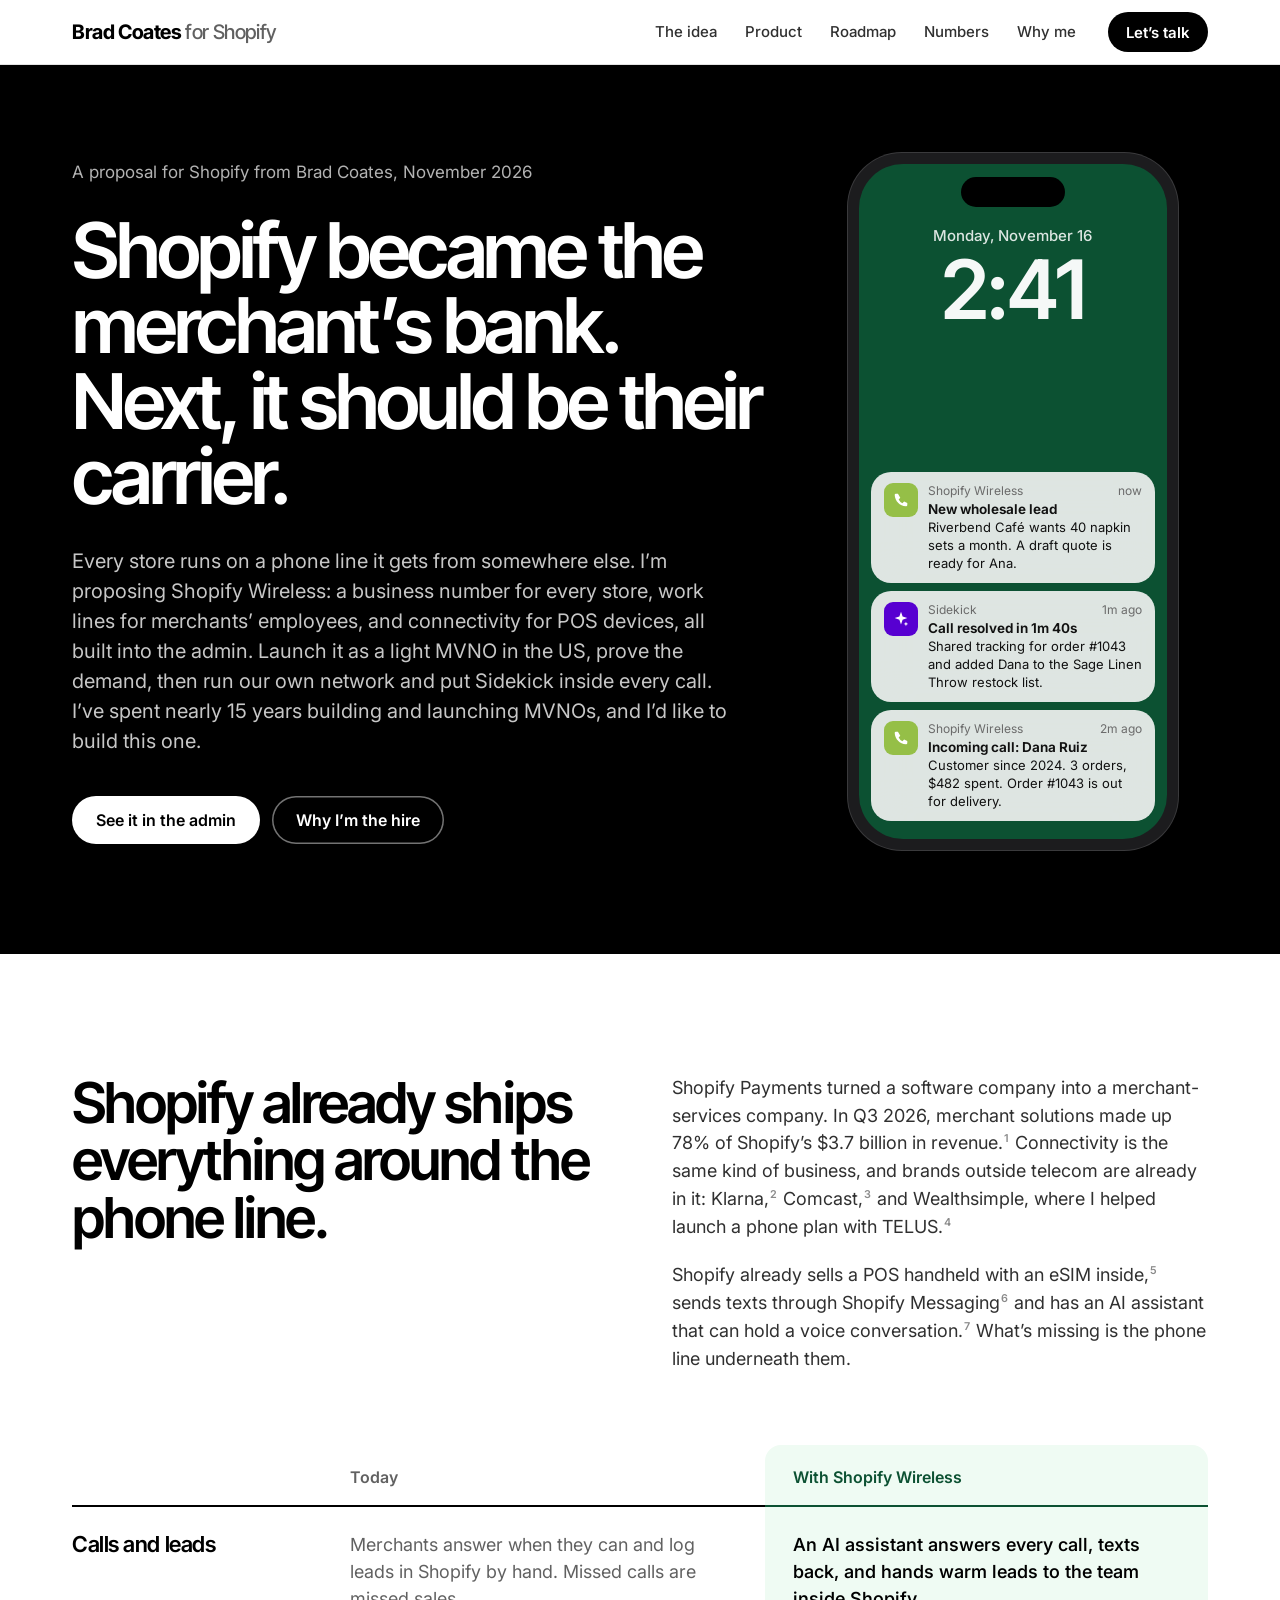
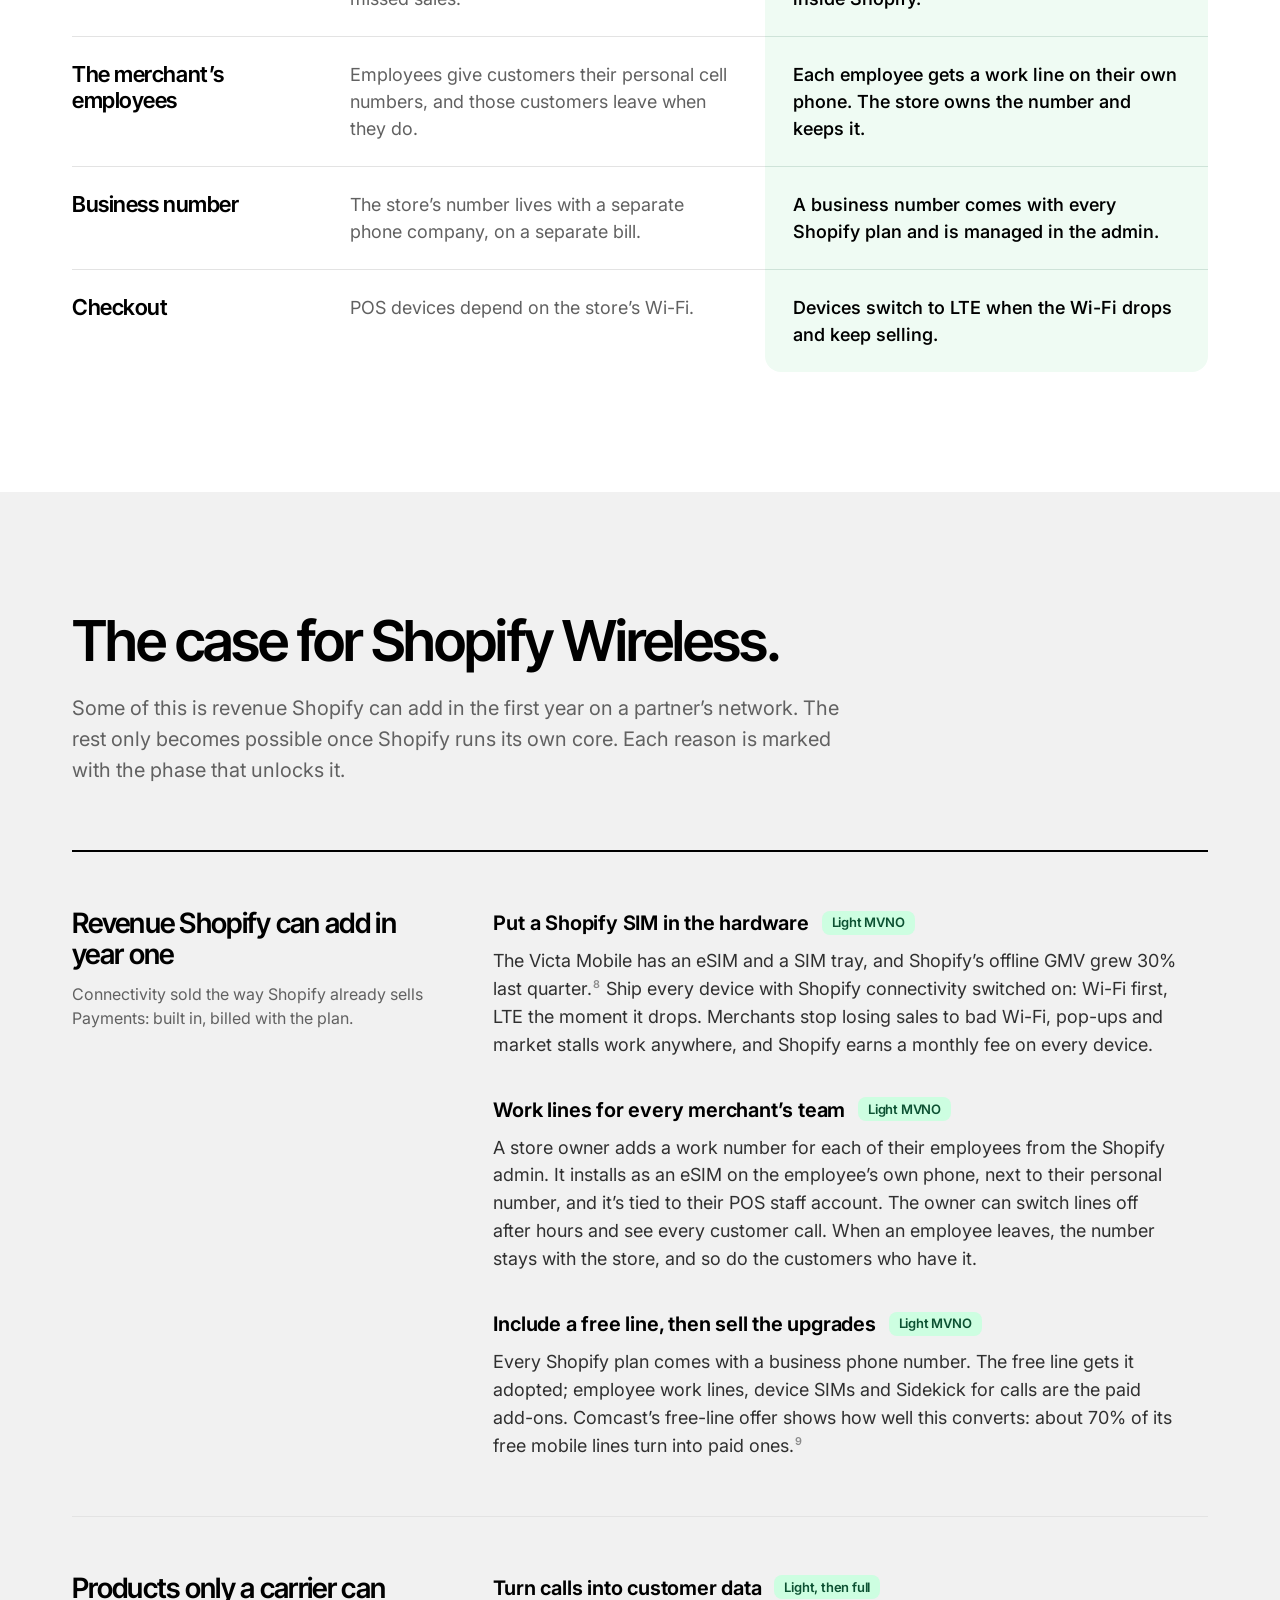
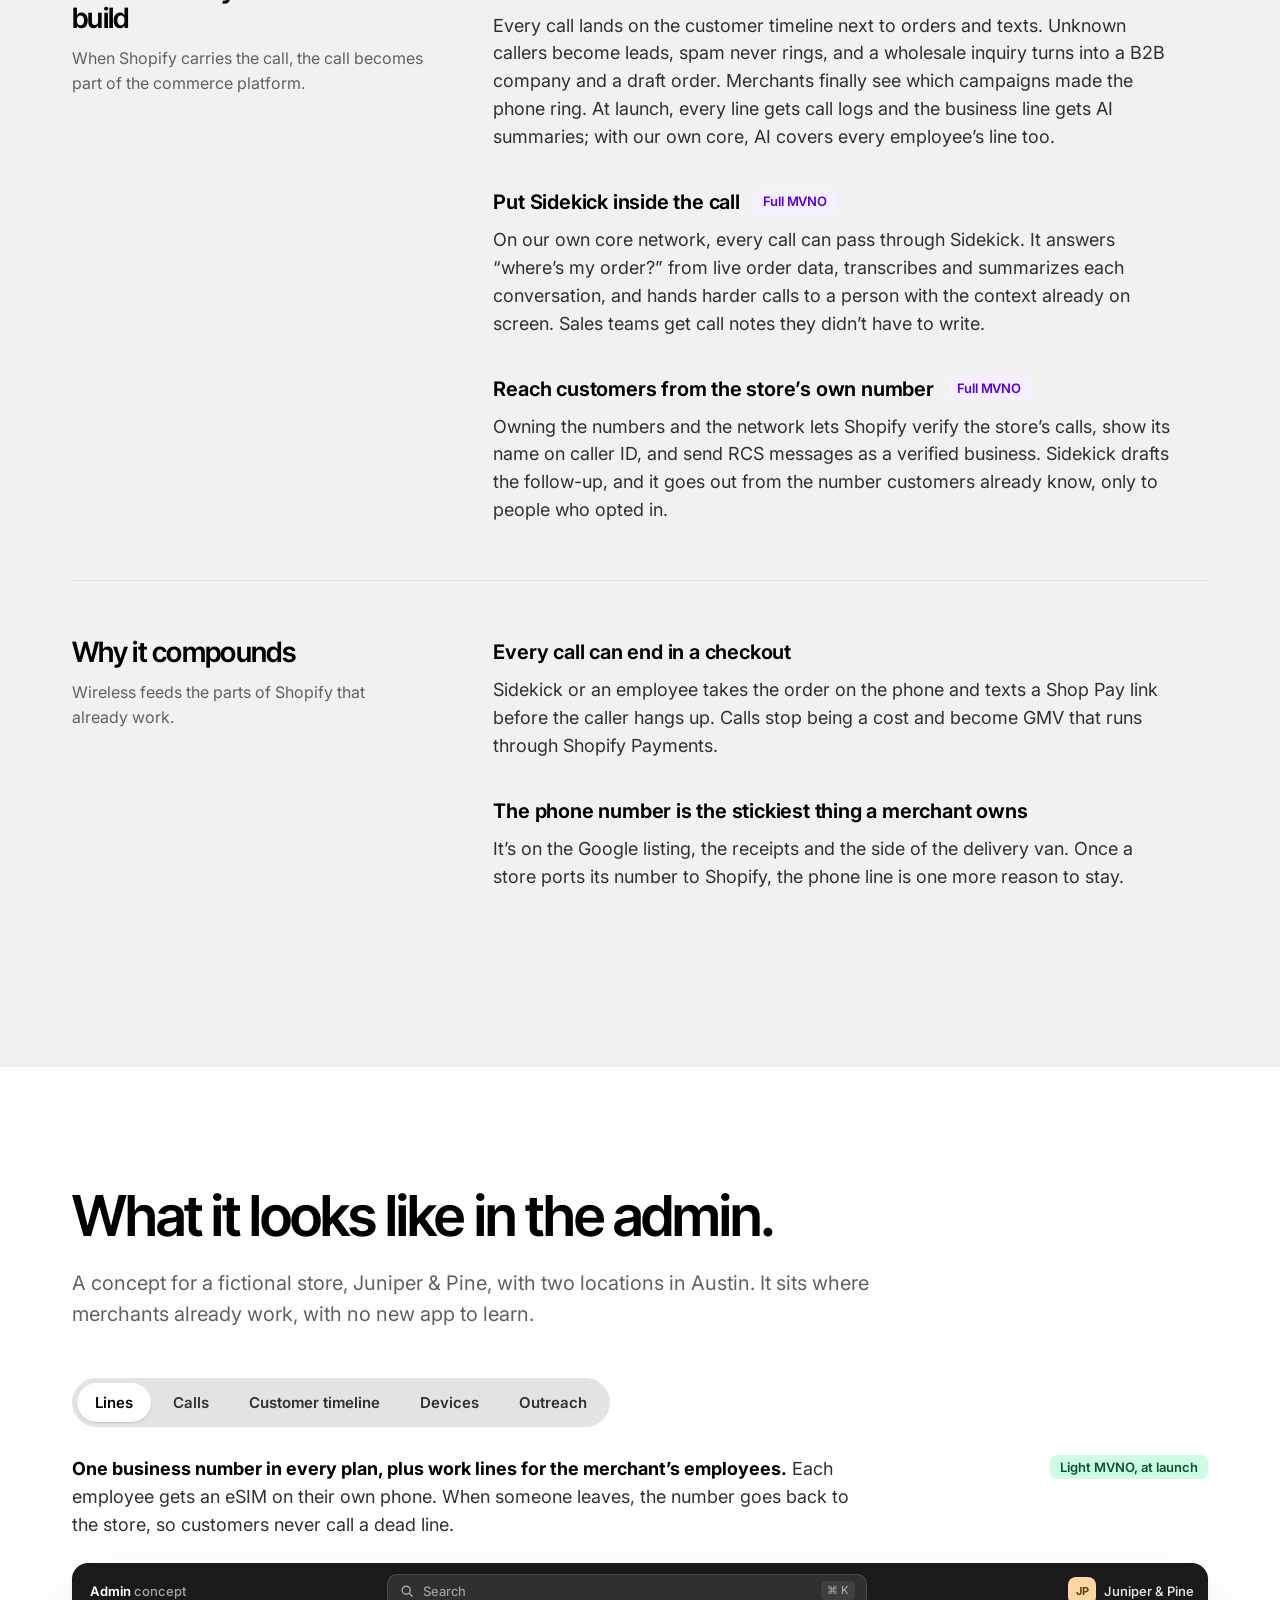
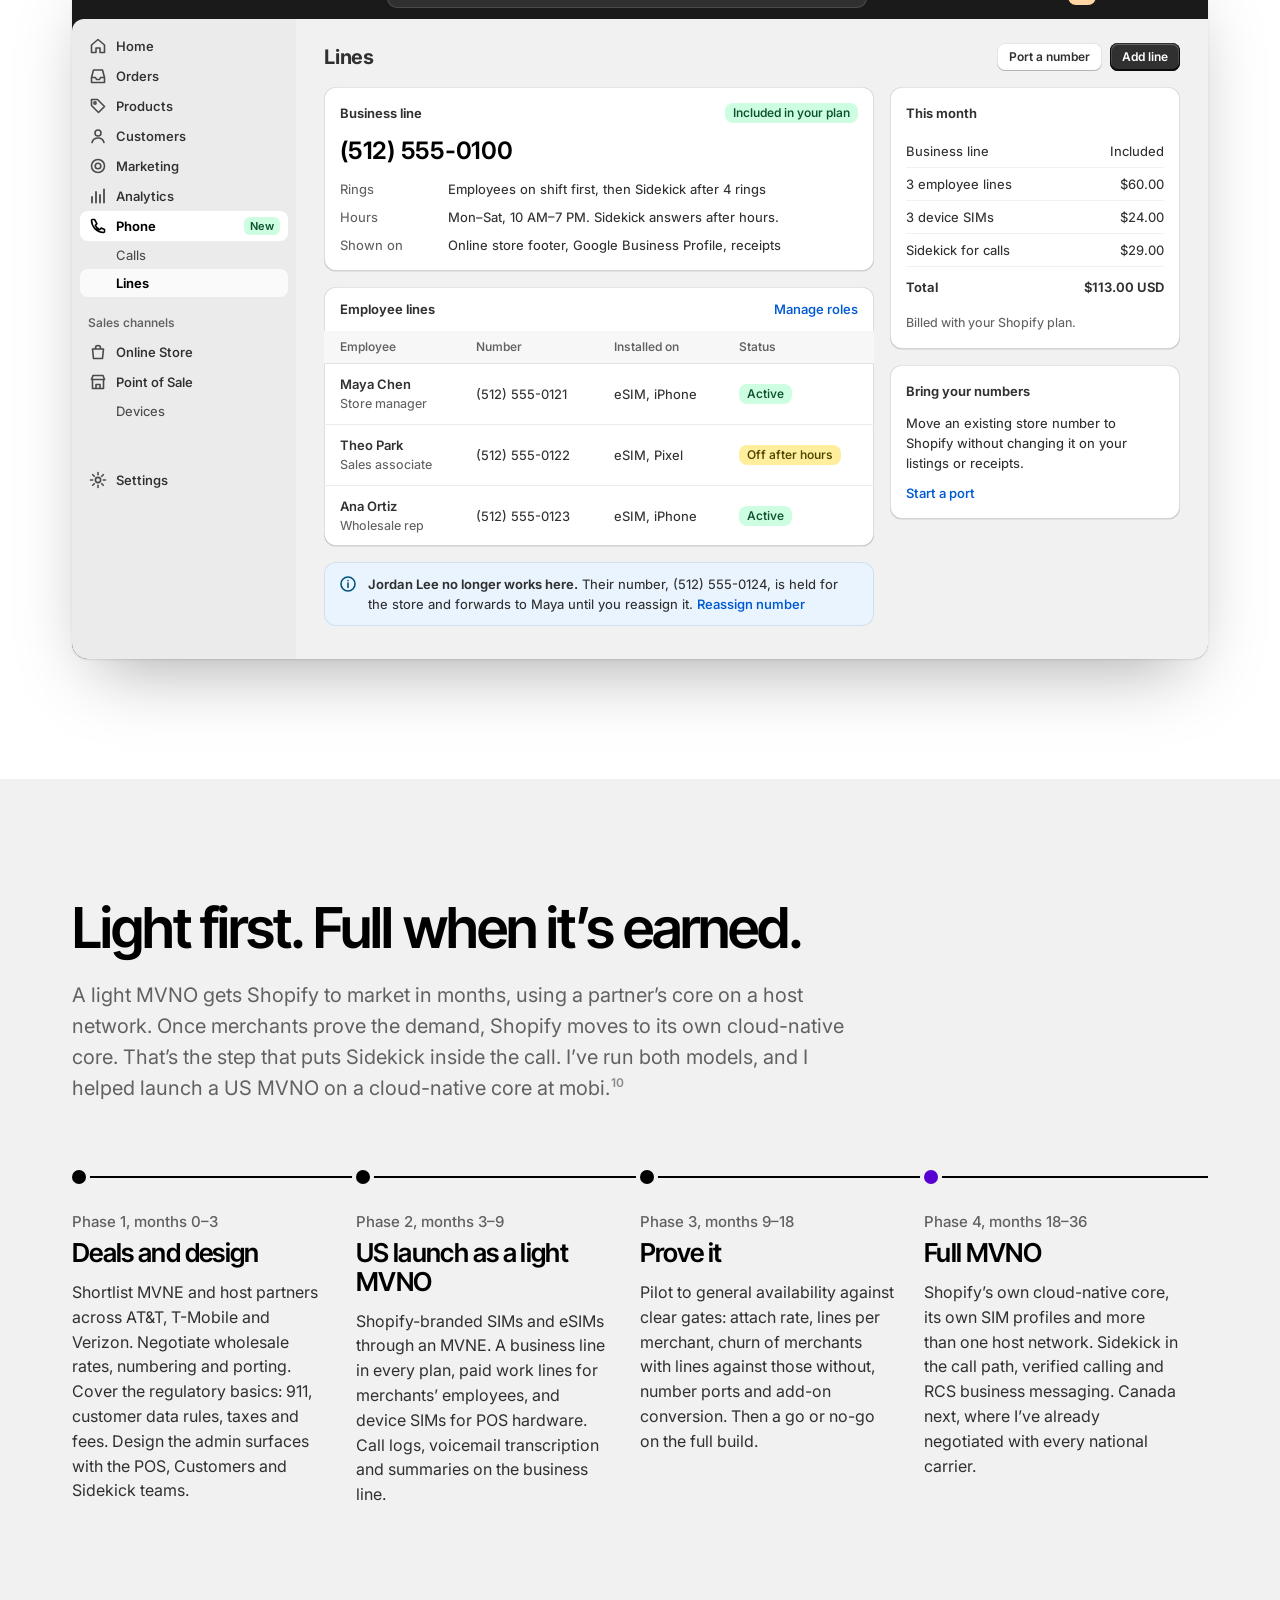
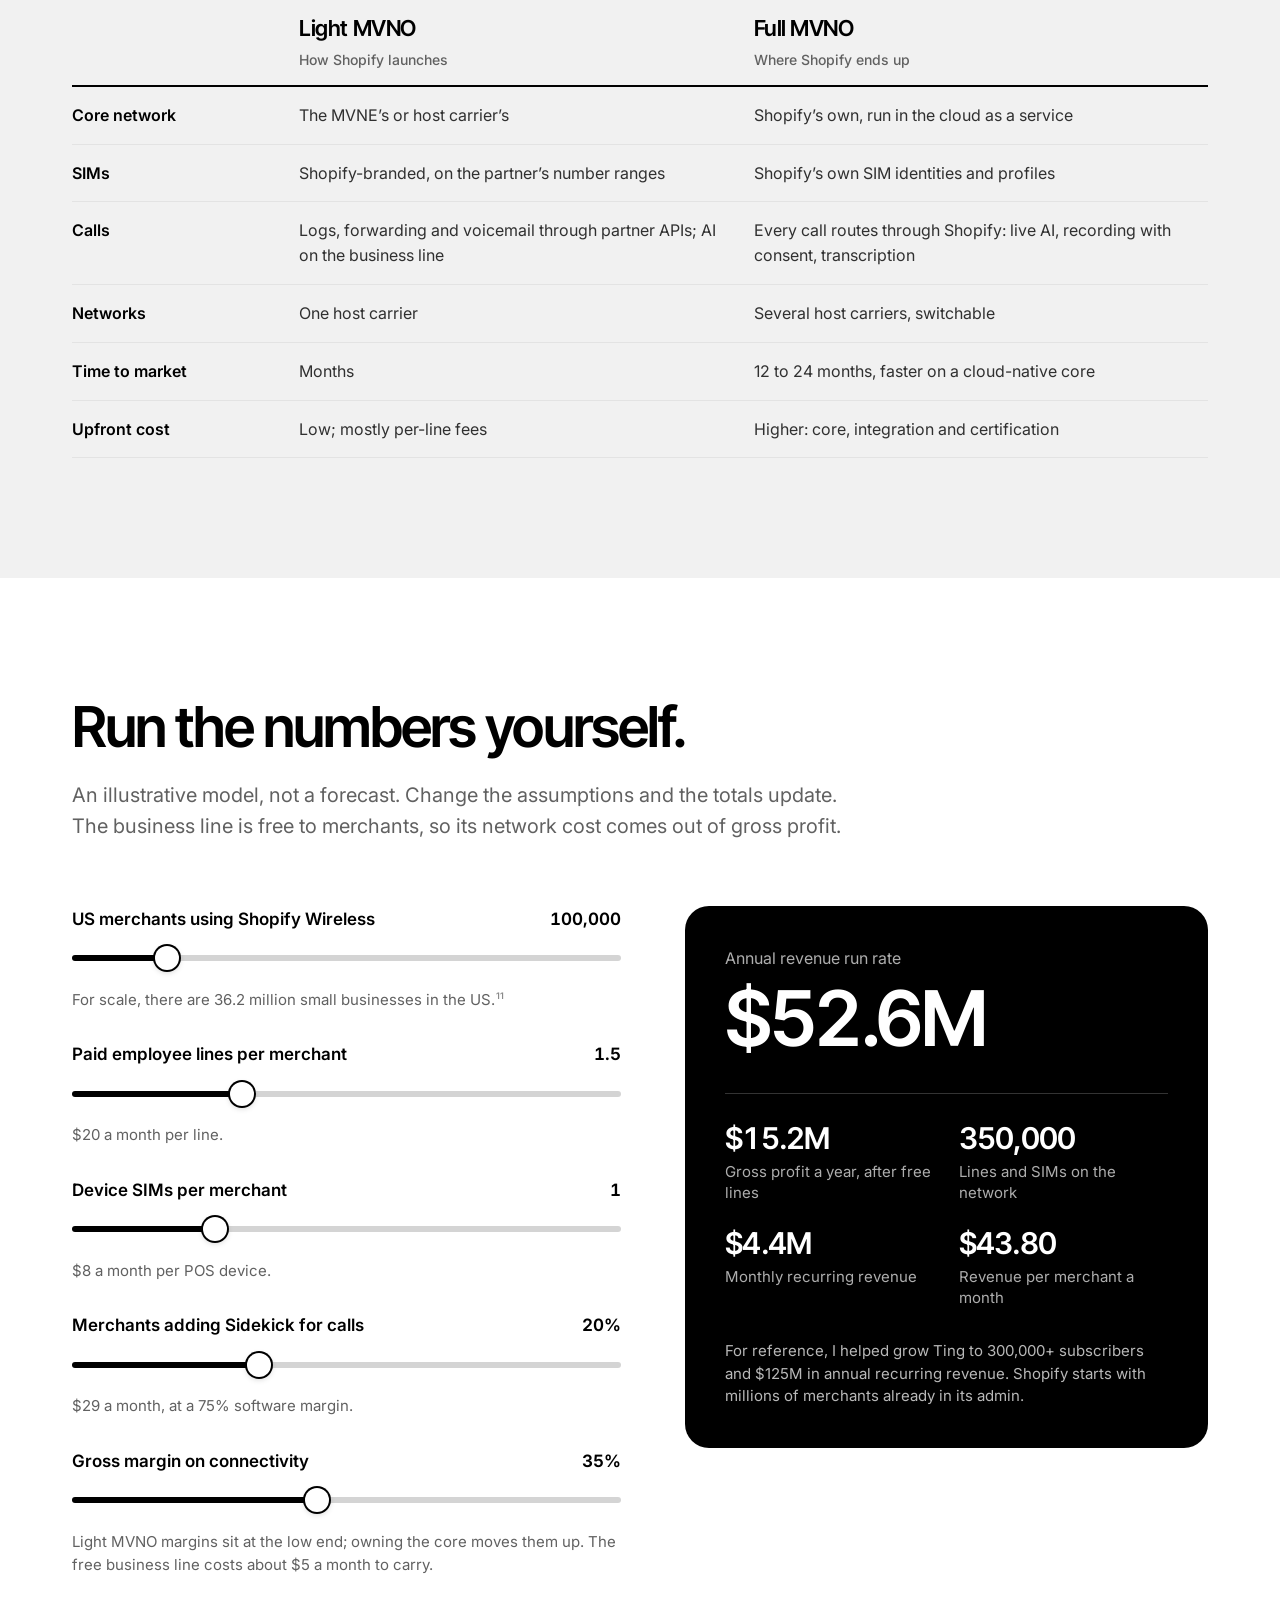
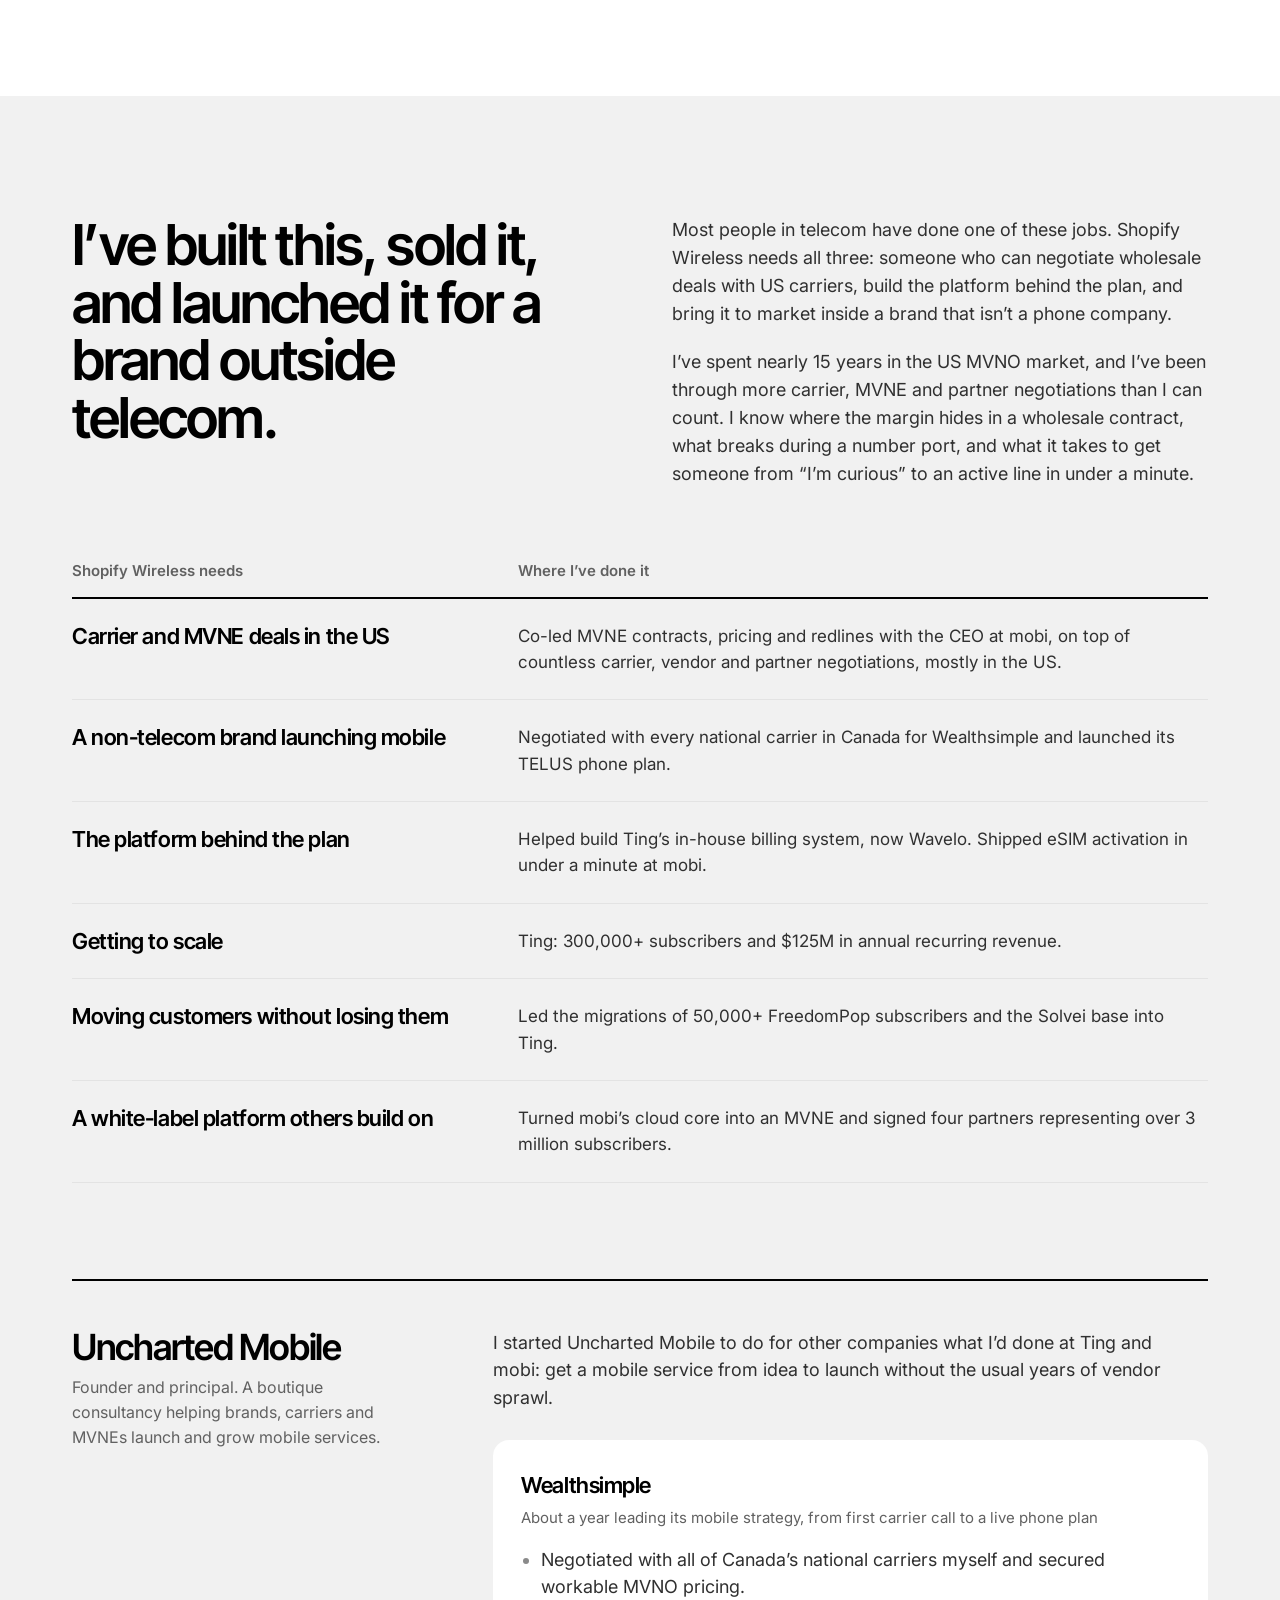
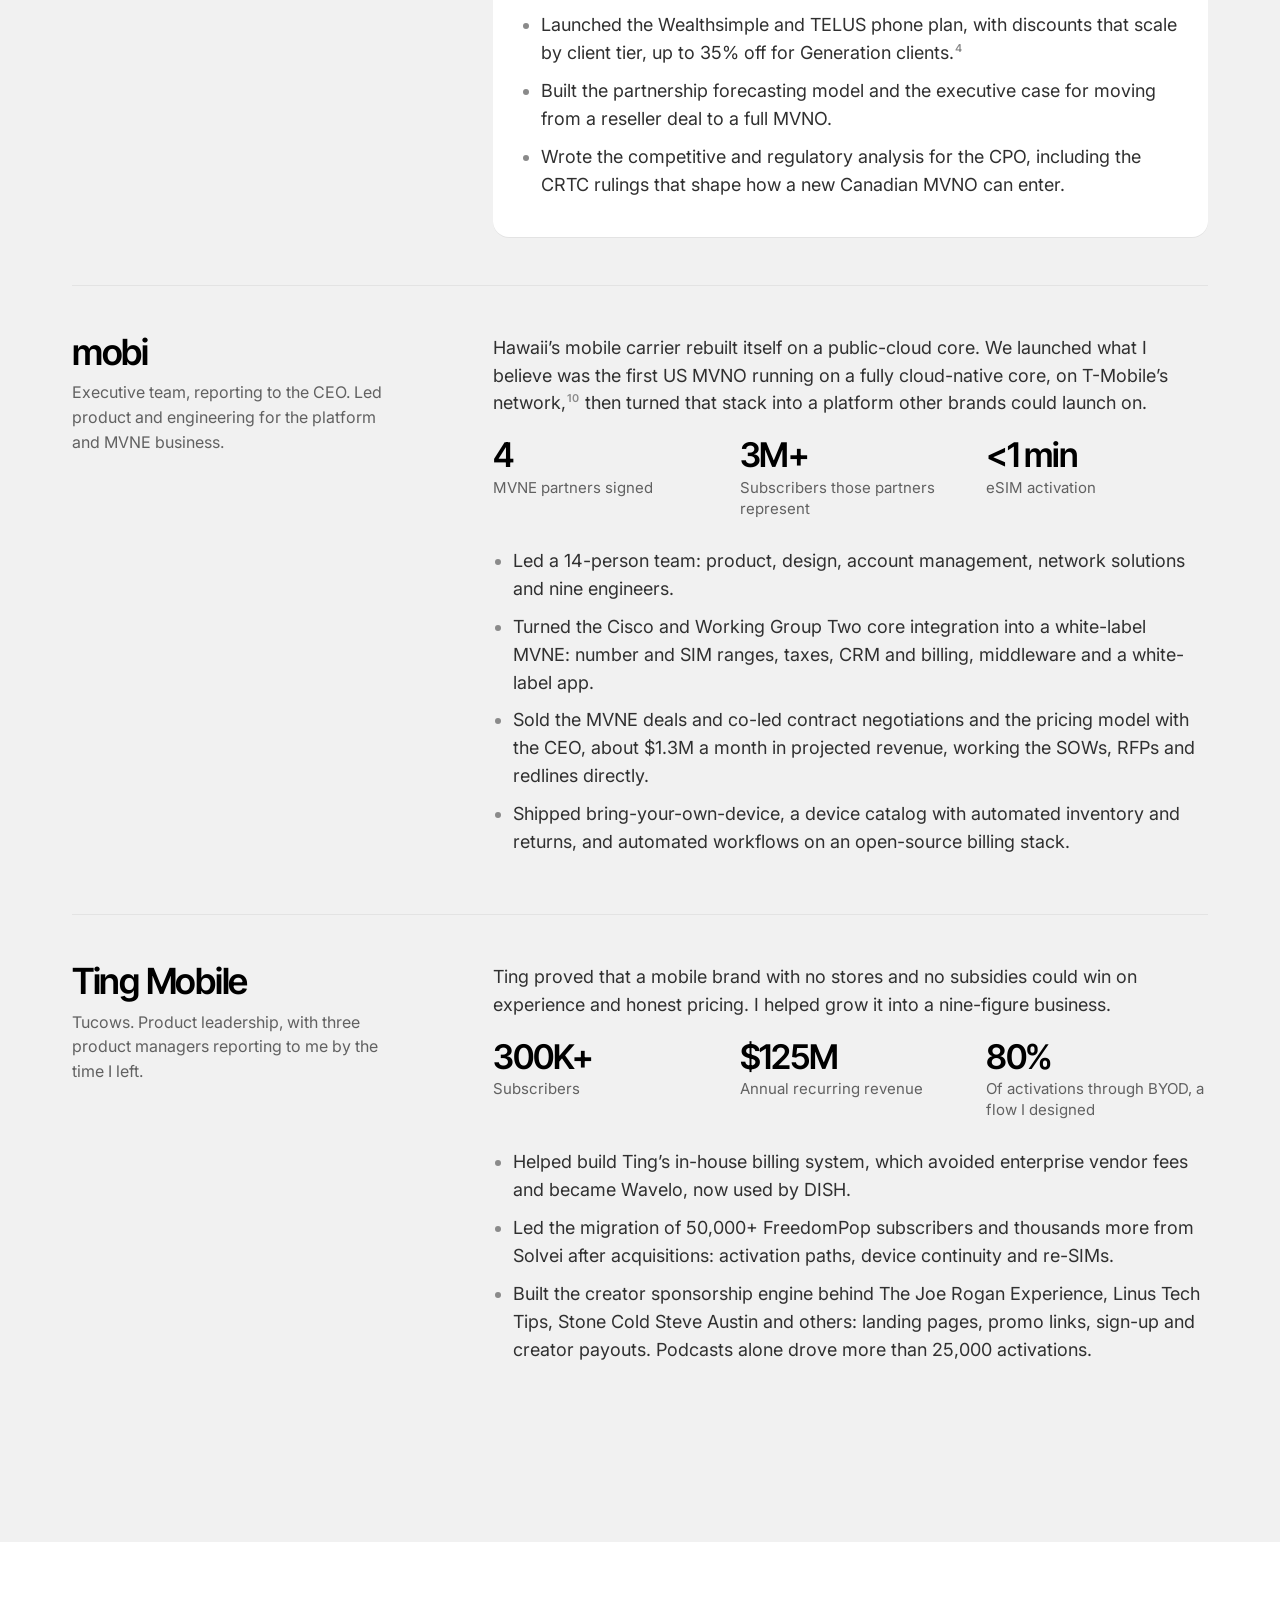
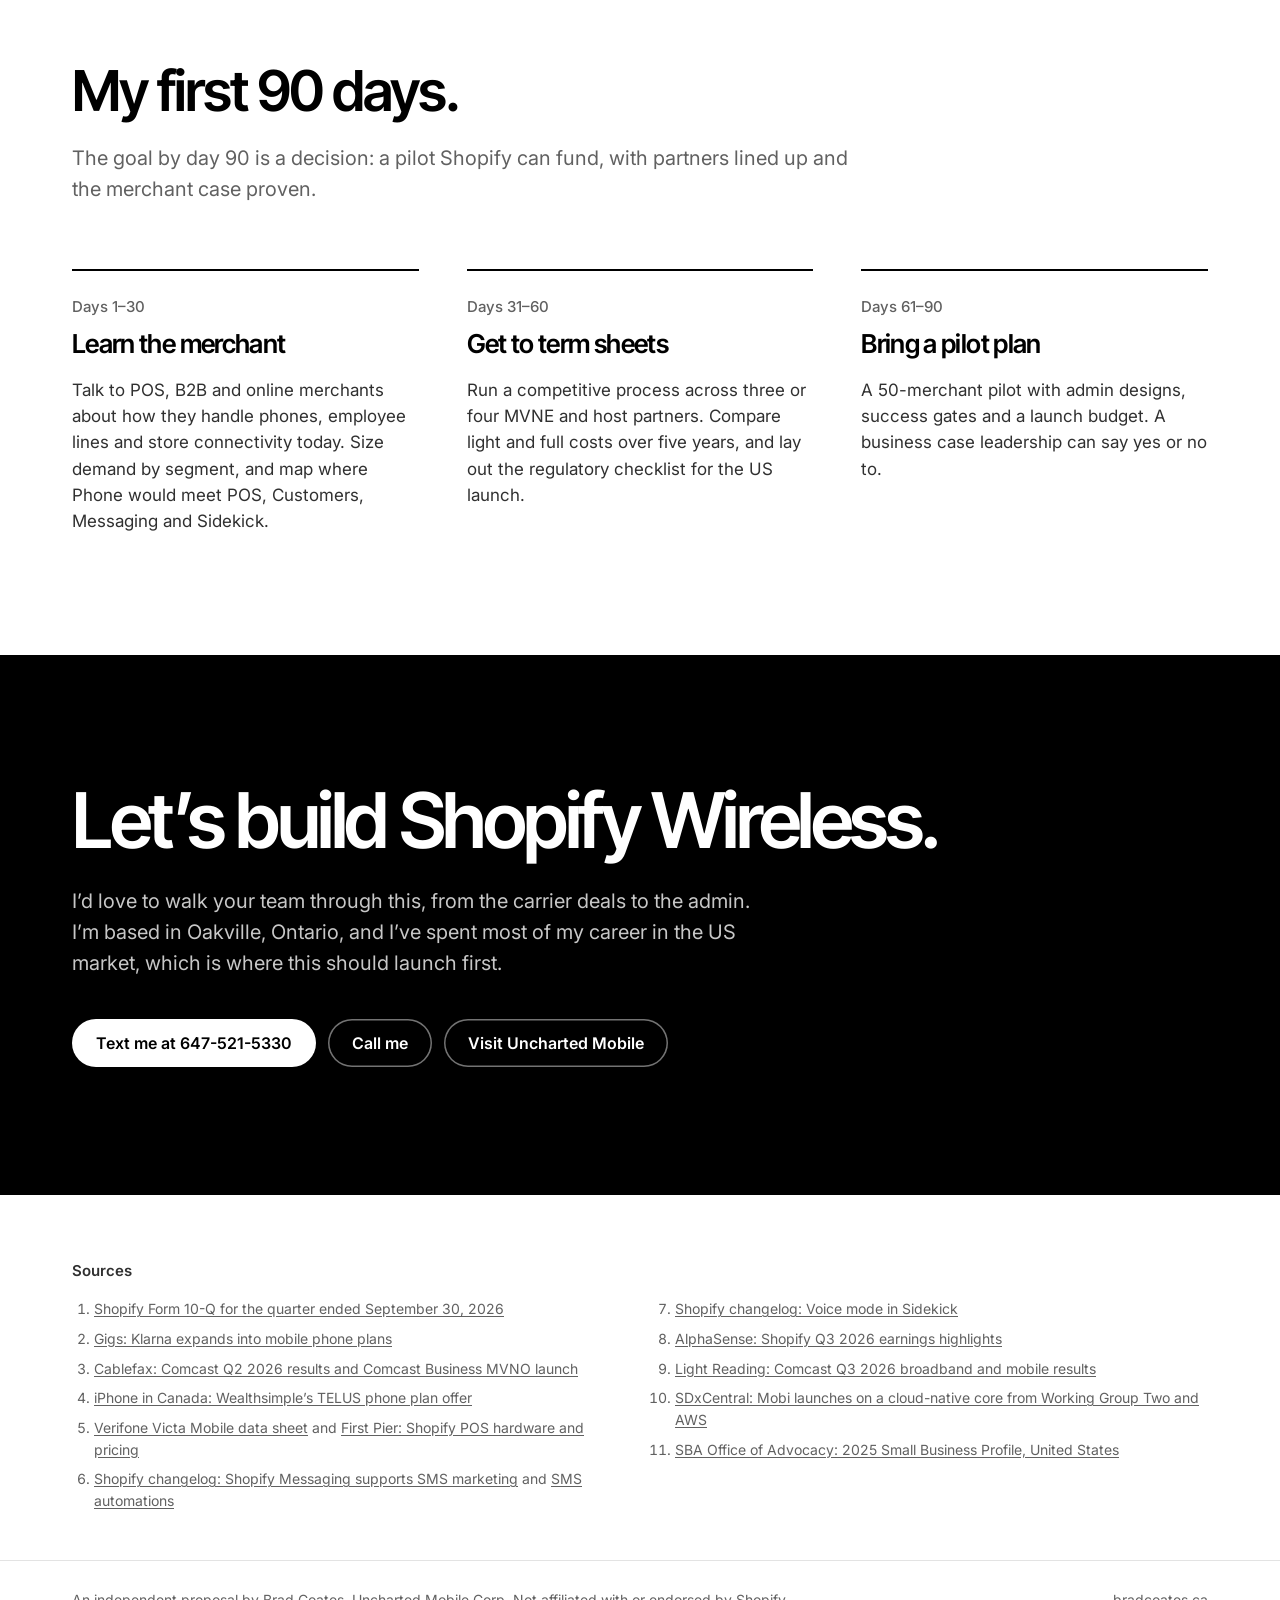
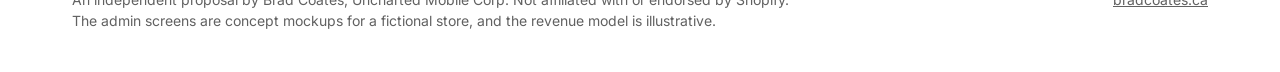
==== shopify/index.html @ 36470f11 "Add /shopify pitch page Co-Authored-By: Claude Opus 5.5 <noreply@anthropic.com> Claude-Session: http" ====
<!DOCTYPE html>
<html lang="en">
<head>
<meta charset="utf-8">
<meta name="viewport" content="width=device-width, initial-scale=1">
<title>Shopify Wireless: a proposal from Brad Coates</title>
<meta name="description" content="Why Shopify should launch an MVNO, what it would look like inside the Shopify admin, and why Brad Coates is the person to build it.">
<meta property="og:type" content="website">
<meta property="og:title" content="Shopify Wireless: a proposal from Brad Coates">
<meta property="og:description" content="Shopify became the merchant’s bank. Next, it should be their carrier.">
<meta property="og:url" content="https://bradcoates.ca/shopify">
<meta name="theme-color" content="#000000">
<link rel="preconnect" href="https://fonts.googleapis.com">
<link rel="preconnect" href="https://fonts.gstatic.com" crossorigin>
<link href="https://fonts.googleapis.com/css2?family=Inter:wght@400..700&family=Inter+Tight:wght@500..700&display=swap" rel="stylesheet">
<style>
:root{
  --black:#000;
  --ink:#303030;
  --ink-2:#616161;
  --ink-3:#8a8a8a;
  --canvas:#f1f1f1;
  --line:#e3e3e3;
  --paper:#fff;
  --brand:#95bf47;
  --deep:#0c5132;
  --mint:#cdfee1;
  --link:#005bd3;
  --magic:#5700d1;
  --magic-bg:#f5efff;
  --display:"Inter Tight", Inter, system-ui, -apple-system, sans-serif;
  --text:Inter, system-ui, -apple-system, "Segoe UI", Roboto, sans-serif;
  --wrap:1200px;
}
*{box-sizing:border-box}
html{scroll-behavior:smooth;-webkit-text-size-adjust:100%;scroll-padding-top:72px}
body{margin:0;font-family:var(--text);font-size:18px;line-height:1.55;color:var(--ink);background:var(--paper);-webkit-font-smoothing:antialiased;-moz-osx-font-smoothing:grayscale}
a{color:inherit}
img,svg{display:block}
:focus-visible{outline:2px solid var(--brand);outline-offset:3px;border-radius:6px}
.wrap{max-width:var(--wrap);margin:0 auto;padding:0 32px}
.visually-hidden{position:absolute!important;width:1px;height:1px;overflow:hidden;clip:rect(0 0 0 0);white-space:nowrap}
sup{font-size:.6em;line-height:0;vertical-align:.65em;font-weight:600}
sup a{text-decoration:none;color:var(--ink-3);padding:0 1px}
sup a:hover{color:var(--ink)}

/* ---------- Nav ---------- */
.nav{position:sticky;top:0;z-index:50;background:rgba(255,255,255,.94);-webkit-backdrop-filter:saturate(180%) blur(12px);backdrop-filter:saturate(180%) blur(12px);border-bottom:1px solid var(--line)}
.nav .wrap{display:flex;align-items:center;height:64px;gap:32px}
.wordmark{font-family:var(--display);font-weight:700;font-size:20px;letter-spacing:-.02em;text-decoration:none;color:#000;white-space:nowrap}
.wordmark span{font-weight:500;color:var(--ink-2)}
.nav-links{display:flex;gap:28px;margin-left:auto;font-size:15px;font-weight:500}
.nav-links a{text-decoration:none;color:var(--ink)}
.nav-links a:hover{color:#000;text-decoration:underline;text-underline-offset:4px}
.pill{display:inline-flex;align-items:center;justify-content:center;gap:8px;height:48px;padding:0 24px;border-radius:999px;font:600 16px/1 var(--text);text-decoration:none;border:0;cursor:pointer;white-space:nowrap;transition:background-color .15s, box-shadow .15s}
.pill-sm{height:40px;padding:0 18px;font-size:15px}
.pill-dark{background:#000;color:#fff}
.pill-dark:hover{background:#303030}
.pill-light{background:#fff;color:#000}
.pill-light:hover{background:#e3e3e3}
.pill-ghost{background:transparent;color:#fff;box-shadow:inset 0 0 0 1.5px rgba(255,255,255,.45)}
.pill-ghost:hover{box-shadow:inset 0 0 0 1.5px #fff}
.nav .pill{margin-left:0}

/* ---------- Hero ---------- */
.hero{background:var(--black);color:#fff;padding:88px 0 104px;overflow:hidden}
.hero .wrap{display:grid;grid-template-columns:minmax(0,1.5fr) minmax(0,.85fr);gap:56px;align-items:center}
.hero-kicker{font-size:17px;color:rgba(255,255,255,.7);margin:0 0 28px}
.hero h1{font-family:var(--display);font-weight:600;font-size:clamp(46px,6vw,84px);line-height:.98;letter-spacing:-.042em;margin:0 0 32px}
.hero-lede{font-size:20px;line-height:1.5;color:rgba(255,255,255,.78);max-width:33em;margin:0 0 40px}
.hero-ctas{display:flex;gap:12px;flex-wrap:wrap}

.phone{width:330px;max-width:100%;aspect-ratio:9/19;margin:0 auto;border-radius:54px;background:#1c1c1e;padding:11px;box-shadow:0 0 0 1px #3a3a3c,0 30px 80px rgba(0,0,0,.6)}
.phone-screen{position:relative;height:100%;border-radius:44px;background:var(--deep);overflow:hidden;padding:60px 12px 18px;display:flex;flex-direction:column}
.island{position:absolute;top:13px;left:50%;transform:translateX(-50%);width:104px;height:30px;border-radius:20px;background:#000}
.ls-date{text-align:center;font-size:15px;font-weight:500;color:rgba(255,255,255,.86)}
.ls-time{text-align:center;font-family:var(--display);font-size:82px;font-weight:600;line-height:1;letter-spacing:-.03em;color:rgba(255,255,255,.96);margin:2px 0 0}
.notifs{display:flex;flex-direction:column;gap:8px;margin-top:auto}
.notif{display:grid;grid-template-columns:34px minmax(0,1fr);gap:10px;padding:11px 13px;border-radius:20px;background:rgba(246,246,246,.9);-webkit-backdrop-filter:blur(20px);backdrop-filter:blur(20px);color:#111;font-size:13px;line-height:1.35;opacity:0;animation:notif-in .6s cubic-bezier(.2,.8,.2,1) forwards}
.notif-icon{width:34px;height:34px;border-radius:9px;background:var(--brand);display:grid;place-items:center;color:#fff}
.notif.ai .notif-icon{background:var(--magic)}
.notif-head{display:flex;justify-content:space-between;gap:8px;font-size:12px;color:#6b6b6b}
.notif-title{font-weight:650;font-size:13.5px;margin:1px 0 1px}
.n-call{animation-delay:.6s}
.n-ai{animation-delay:2s}
.n-lead{animation-delay:3.4s}
@keyframes notif-in{from{opacity:0;transform:translateY(16px) scale(.97)}to{opacity:1;transform:none}}

/* ---------- Generic sections ---------- */
.sec{padding:120px 0}
.sec-canvas{background:var(--canvas)}
.sec h2{font-family:var(--display);font-weight:600;font-size:clamp(36px,4.4vw,60px);line-height:1.02;letter-spacing:-.035em;margin:0;color:#000;max-width:16em}
.lede{font-size:20px;line-height:1.55;color:var(--ink-2);max-width:40em;margin:24px 0 0}
.split{display:grid;grid-template-columns:minmax(0,1fr) minmax(0,1fr);gap:64px;align-items:start}
.prose p{margin:0 0 20px;max-width:36em}
.prose p:last-child{margin-bottom:0}

/* Ledger table (why now + fit) */
.ledger{width:100%;border-collapse:collapse;margin-top:72px;font-size:17px}
.ledger th,.ledger td{text-align:left;vertical-align:top;padding:24px 28px 24px 0;border-bottom:1px solid var(--line)}
.ledger thead th{font-size:15px;font-weight:600;color:var(--ink-2);padding-top:0;padding-bottom:14px;border-bottom:2px solid #000}
.ledger tbody th{font-family:var(--display);font-size:22px;font-weight:600;letter-spacing:-.02em;color:#000;width:22%;line-height:1.2}
.ledger td{color:var(--ink);width:39%}
.ledger td.gap{color:#000;font-weight:550}
.ledger td:last-child,.ledger th:last-child{padding-right:0}

/* Before / after table */
.ba{width:100%;border-collapse:separate;border-spacing:0;margin-top:72px;font-size:18px;line-height:1.5}
.ba th,.ba td{text-align:left;vertical-align:top;padding:24px 28px;border-bottom:1px solid var(--line)}
.ba thead th,.ba thead td{font-size:16px;font-weight:600;padding-top:20px;padding-bottom:16px;border-bottom:2px solid #000}
.ba thead th.ba-today{color:var(--ink-2)}
.ba thead th.ba-after{color:var(--deep);background:#effbf3;border-radius:16px 16px 0 0;border-bottom-color:var(--deep)}
.ba tbody th{width:22%;padding-left:0;font-family:var(--display);font-size:22px;font-weight:600;letter-spacing:-.02em;line-height:1.2;color:#000}
.ba td.ba-today{width:39%;color:var(--ink-2)}
.ba td.ba-after{width:39%;color:#000;font-weight:550;background:#effbf3;border-bottom-color:rgba(12,81,50,.14)}
.ba tbody tr:last-child th,.ba tbody tr:last-child td{border-bottom:0}
.ba tbody tr:last-child td.ba-after{border-radius:0 0 16px 16px}

/* Reasons */
.reason-group{display:grid;grid-template-columns:minmax(0,1fr) minmax(0,2fr);gap:64px;padding:56px 0;border-top:1px solid var(--line)}
.reason-group:first-of-type{margin-top:64px;border-top:2px solid #000}
.reason-group h3{font-family:var(--display);font-size:28px;font-weight:600;letter-spacing:-.025em;line-height:1.1;margin:0;color:#000}
.reason-group .group-note{color:var(--ink-2);font-size:16px;margin:12px 0 0;max-width:22em}
.reasons{display:grid;gap:36px}
.reason h4{font-size:20px;font-weight:650;letter-spacing:-.01em;margin:0 0 8px;color:#000}
.reason p{margin:0;color:var(--ink);max-width:38em}
.reason .phase-chip{margin-left:8px;vertical-align:3px}

.phase-chip{display:inline-flex;align-items:center;height:24px;padding:0 10px;border-radius:8px;font:600 13px/1 var(--text);background:var(--mint);color:var(--deep);white-space:nowrap}
.phase-chip.full{background:var(--magic-bg);color:var(--magic)}

/* ---------- Showcase / tabs ---------- */
.tabs{display:flex;gap:4px;padding:5px;background:#e3e3e3;border-radius:999px;width:max-content;max-width:100%;overflow-x:auto;margin:48px 0 28px;scrollbar-width:none}
.tabs::-webkit-scrollbar{display:none}
.tab{appearance:none;border:0;background:transparent;font:600 15px/1 var(--text);padding:12px 18px;border-radius:999px;color:var(--ink);cursor:pointer;white-space:nowrap}
.tab:hover{background:rgba(255,255,255,.55)}
.tab[aria-selected="true"]{background:#fff;color:#000;box-shadow:0 1px 2px rgba(0,0,0,.14)}
.caption{display:none;grid-template-columns:minmax(0,1fr) auto;gap:24px;align-items:start;margin-bottom:24px}
.caption.on{display:grid}
.caption p{margin:0;max-width:44em;color:var(--ink)}
.caption b{color:#000}

/* ---------- Admin mockup (Polaris-flavoured) ---------- */
.admin{border-radius:16px;overflow:hidden;background:#1a1a1a;box-shadow:0 1px 2px rgba(0,0,0,.1),0 30px 70px -24px rgba(0,0,0,.35);font-size:13px;line-height:20px;color:#303030;font-weight:450}
.admin-top{height:56px;display:flex;align-items:center;gap:16px;padding:0 14px 0 18px;color:#e3e3e3}
.admin-mark{font-weight:650;font-size:13px;color:#fff;white-space:nowrap}
.admin-mark span{color:#a6a6a6;font-weight:500}
.admin-search{flex:1;max-width:480px;margin:0 auto;height:34px;border-radius:10px;background:#303030;display:flex;align-items:center;gap:8px;padding:0 12px;color:#a6a6a6;box-shadow:inset 0 0 0 1px #4a4a4a}
.admin-search kbd{margin-left:auto;font:500 11px/1 var(--text);color:#a6a6a6;background:#404040;border-radius:5px;padding:4px 6px}
.admin-user{display:flex;align-items:center;gap:8px;font-weight:550;color:#e3e3e3;white-space:nowrap}
.avatar{width:28px;height:28px;border-radius:8px;background:#ffd6a4;color:#5e4200;display:grid;place-items:center;font-size:11px;font-weight:700;flex:none}
.admin-body{display:grid;grid-template-columns:224px minmax(0,1fr);background:#ebebeb;border-radius:12px 12px 0 0}
.admin-nav{padding:12px 8px 16px}
.nav-item{display:flex;align-items:center;gap:8px;height:30px;padding:0 8px;border-radius:8px;font-weight:550;color:#303030}
.nav-item svg{width:20px;height:20px;color:#4a4a4a;flex:none}
.nav-item.active{background:#fff;font-weight:650;color:#000}
.nav-item.active svg{color:#000}
.nav-sub{display:block;height:28px;line-height:28px;padding:0 8px 0 36px;border-radius:8px;font-weight:450;color:#4a4a4a}
.nav-sub.active{background:#fafafa;font-weight:650;color:#000}
.nav-label{font-size:12px;font-weight:550;color:#616161;padding:16px 8px 4px}
.nav-new{margin-left:auto;font-size:11px;font-weight:600;background:var(--mint);color:var(--deep);padding:0 6px;border-radius:6px;height:18px;line-height:18px}
.admin-main{background:#f1f1f1;padding:24px 28px 32px;min-width:0;min-height:640px}

.page-head{display:flex;align-items:center;justify-content:space-between;gap:12px;margin-bottom:16px;flex-wrap:wrap}
.page-title{display:flex;align-items:center;gap:8px;font-size:20px;line-height:28px;font-weight:700;margin:0;color:#303030;letter-spacing:-.01em}
.page-sub{font-size:13px;color:#616161;font-weight:450;margin:-12px 0 16px}
.btns{display:flex;gap:8px}
.btn{display:inline-flex;align-items:center;height:28px;padding:0 12px;border-radius:8px;background:#fff;color:#303030;font-weight:600;font-size:12px;white-space:nowrap;box-shadow:inset 0 -1px 0 0 #b5b5b5,inset 0 0 0 1px rgba(0,0,0,.1),inset 0 .5px 0 1.5px #fff}
.btn.primary{background:#303030;color:#fff;box-shadow:inset 0 -1px 0 1px rgba(0,0,0,.8),inset 0 0 0 1px #303030,inset 0 .5px 0 1.5px rgba(255,255,255,.25)}
.btn.magic{background:var(--magic);color:#fff;box-shadow:inset 0 -1px 0 1px rgba(0,0,0,.4),inset 0 .5px 0 1.5px rgba(255,255,255,.25)}
.link{color:var(--link);font-weight:550}

.cols{display:grid;grid-template-columns:minmax(0,1.9fr) minmax(0,1fr);gap:16px;align-items:start}
.stack>*+*{margin-top:16px}
.card{background:#fff;border-radius:12px;padding:16px;box-shadow:0 1px 0 0 rgba(26,26,26,.07),inset 0 1px 0 0 rgba(204,204,204,.5),inset 0 -1px 0 0 rgba(0,0,0,.17),inset -1px 0 0 0 rgba(0,0,0,.13),inset 1px 0 0 0 rgba(0,0,0,.13)}
.card.flush{padding:0;overflow:hidden}
.card-head{display:flex;align-items:center;justify-content:space-between;gap:8px;margin-bottom:12px}
.card.flush .card-head{padding:12px 16px 0}
.card h5{font-size:13px;font-weight:650;margin:0;color:#303030}
.sub{color:#616161;font-size:12.5px}
.bigline{font-size:24px;line-height:32px;font-weight:650;letter-spacing:-.01em;color:#000;margin:2px 0 12px}
.kv{margin:0;display:grid;gap:8px}
.kv div{display:grid;grid-template-columns:96px minmax(0,1fr);gap:12px}
.kv dt{color:#616161}
.kv dd{margin:0}

.badge{display:inline-flex;align-items:center;gap:4px;height:20px;padding:0 8px;border-radius:8px;font-size:12px;font-weight:550;background:#e3e3e3;color:#4a4a4a;white-space:nowrap}
.badge svg{width:12px;height:12px}
.badge.success{background:var(--mint);color:var(--deep)}
.badge.info{background:#e0f0ff;color:#00527c}
.badge.attention{background:#ffef9d;color:#4f4700}
.badge.critical{background:#fedad9;color:#8e1f0b}
.badge.magic{background:var(--magic-bg);color:var(--magic)}

.tablewrap{overflow-x:auto}
.itable{width:100%;border-collapse:collapse;min-width:520px}
.itable th{text-align:left;font-weight:550;color:#616161;font-size:12px;background:#f7f7f7;padding:6px 12px;border-bottom:1px solid #e3e3e3;white-space:nowrap}
.itable td{padding:10px 12px;border-bottom:1px solid #ebebeb;vertical-align:middle}
.itable tr:last-child td{border-bottom:0}
.itable tr.sel td{background:#f3f3f3}
.itable td:first-child,.itable th:first-child{padding-left:16px}
.itable b{font-weight:600;color:#303030}
.itable .badges{display:flex;gap:4px;flex-wrap:wrap}
.filters{display:flex;gap:4px;padding:8px 8px 8px 8px;border-bottom:1px solid #e3e3e3}
.filters span{padding:4px 10px;border-radius:8px;font-weight:550;color:#616161}
.filters span.on{background:#e3e3e3;color:#303030}

.banner{display:grid;grid-template-columns:20px minmax(0,1fr);gap:10px;padding:12px 14px;border-radius:12px;background:#eaf4ff;color:#303030;box-shadow:inset 0 0 0 1px rgba(0,82,124,.12)}
.banner.success{background:#e9fbf0;box-shadow:inset 0 0 0 1px rgba(12,81,50,.14)}
.banner svg{width:20px;height:20px;margin-top:0}
.banner b{font-weight:650}

.bill{list-style:none;margin:0 0 10px;padding:0}
.bill li{display:flex;justify-content:space-between;gap:12px;padding:6px 0;border-bottom:1px solid #f1f1f1}
.bill li.total{border-bottom:0;font-weight:650;padding-top:10px}

.ai-card{border-radius:12px;padding:16px;background:#fff;box-shadow:inset 0 0 0 1px #e4d6ff,0 1px 0 rgba(26,26,26,.07)}
.ai-head{display:flex;align-items:center;gap:6px;color:var(--magic);font-weight:650;margin-bottom:10px}
.ai-head svg{width:16px;height:16px}
.ai-box{background:var(--magic-bg);border-radius:10px;padding:10px 12px;margin-top:8px}
.steps{margin:8px 0 12px;padding-left:18px}
.steps li{margin:2px 0}
.quote{border-left:2px solid #e3e3e3;padding-left:10px;margin:6px 0;color:#4a4a4a}
.quote b{color:#303030;font-weight:600}

.statbar{display:grid;grid-template-columns:repeat(4,minmax(0,1fr));gap:0;padding:0}
.statbar div{padding:12px 16px;border-right:1px solid #ebebeb}
.statbar div:last-child{border-right:0}
.statbar strong{display:block;font-size:16px;font-weight:650;color:#000}

.timeline{list-style:none;margin:0;padding:0;position:relative}
.timeline::before{content:"";position:absolute;left:13px;top:6px;bottom:6px;width:2px;background:#e3e3e3}
.tl-date{font-size:12px;font-weight:600;color:#616161;padding:10px 0 6px 36px;position:relative}
.tl-item{display:grid;grid-template-columns:28px minmax(0,1fr) auto;gap:8px;align-items:start;padding:6px 0;position:relative}
.tl-dot{width:28px;height:28px;border-radius:50%;background:#fff;box-shadow:inset 0 0 0 1.5px #d4d4d4;display:grid;place-items:center;position:relative;z-index:1}
.tl-dot svg{width:14px;height:14px;color:#4a4a4a}
.tl-dot.ai{background:var(--magic-bg);box-shadow:inset 0 0 0 1.5px #d9c5ff}
.tl-dot.ai svg{color:var(--magic)}
.tl-time{color:#8a8a8a;font-size:12px;white-space:nowrap}
.tags{display:flex;gap:6px;flex-wrap:wrap}

.toggle-row{display:flex;justify-content:space-between;align-items:center;gap:12px;padding:6px 0}
.toggle{width:32px;height:18px;border-radius:9px;background:#303030;position:relative;flex:none}
.toggle::after{content:"";position:absolute;right:2px;top:2px;width:14px;height:14px;border-radius:50%;background:#fff}
.meter{height:8px;border-radius:4px;background:#ebebeb;overflow:hidden;margin:8px 0 6px}
.meter span{display:block;height:100%;width:34%;background:#303030;border-radius:4px}

.token{display:inline-block;background:#e3e3e3;border-radius:6px;padding:0 6px;font-weight:550;font-size:12px}
.msg-btns{display:flex;gap:6px;margin-top:10px;flex-wrap:wrap}
.msg-btns span{border-radius:999px;padding:3px 10px;font-weight:550;font-size:12px;box-shadow:inset 0 0 0 1px #c9c9c9;background:#fff}

/* Small phone preview inside admin */
.mini-phone{width:248px;margin:0 auto;border-radius:38px;background:#1c1c1e;padding:8px;box-shadow:0 0 0 1px #3a3a3c,0 16px 30px -12px rgba(0,0,0,.35)}
.mini-screen{border-radius:31px;background:#fff;overflow:hidden;height:500px;display:flex;flex-direction:column}
.mini-top{padding:30px 14px 10px;text-align:center;border-bottom:1px solid #ededed;background:#fafafa}
.mini-av{width:36px;height:36px;border-radius:50%;background:#ffd6a4;color:#5e4200;display:grid;place-items:center;font-weight:700;font-size:12px;margin:0 auto 4px}
.mini-name{font-weight:650;font-size:13px;display:flex;align-items:center;justify-content:center;gap:4px}
.mini-name svg{width:13px;height:13px;color:var(--link)}
.mini-verified{font-size:11px;color:#616161}
.mini-body{padding:12px;display:flex;flex-direction:column;gap:8px;font-size:12.5px;line-height:1.4}
.rich{border-radius:18px;overflow:hidden;box-shadow:inset 0 0 0 1px #e6e6e6;max-width:200px}
.rich-img{height:104px;background:#b8c9b0;position:relative}
.rich-img::before{content:"";position:absolute;left:22px;right:22px;top:26px;bottom:20px;border-radius:10px;background:#9db394;box-shadow:0 10px 0 -4px #8aa480,0 20px 0 -8px #7c9772}
.rich-body{padding:10px 12px;background:#f3f3f3}
.rich-body b{display:block;font-size:13px}
.chips{display:flex;flex-direction:column;gap:6px;align-items:flex-start}
.chips span{border-radius:999px;padding:6px 12px;font-weight:600;font-size:12px;color:var(--link);box-shadow:inset 0 0 0 1px #c7d9f5;background:#fff}

/* ---------- Roadmap ---------- */
.phases{list-style:none;padding:0;margin:72px 0 0;display:grid;grid-template-columns:repeat(4,minmax(0,1fr));border-top:2px solid #000}
.phase{padding:32px 28px 0 0;position:relative}
.phase::before{content:"";position:absolute;top:-8px;left:0;width:14px;height:14px;border-radius:50%;background:#000;box-shadow:0 0 0 4px var(--canvas)}
.phase.full::before{background:var(--magic)}
.phase-when{font-size:15px;color:var(--ink-2);font-weight:500}
.phase h3{font-family:var(--display);font-size:26px;font-weight:600;letter-spacing:-.025em;line-height:1.1;margin:6px 0 12px;color:#000}
.phase p{font-size:16px;line-height:1.55;margin:0;color:var(--ink)}
.tablewrap-lg{overflow-x:auto;margin-top:88px}
.compare{width:100%;border-collapse:collapse;font-size:16px;min-width:640px}
.compare th,.compare td{text-align:left;vertical-align:top;padding:16px 24px 16px 0;border-bottom:1px solid var(--line)}
.compare thead th{font-family:var(--display);font-size:22px;font-weight:600;letter-spacing:-.02em;color:#000;border-bottom:2px solid #000;padding-bottom:14px}
.compare thead th small{display:block;font-family:var(--text);font-size:14px;font-weight:500;color:var(--ink-2);letter-spacing:0;margin-top:4px}
.compare tbody th{font-weight:600;color:#000;width:20%}
.compare td{width:40%}

/* ---------- Calculator ---------- */
.calc{display:grid;grid-template-columns:minmax(0,1.05fr) minmax(0,1fr);gap:64px;margin-top:64px;align-items:start}
.calc-inputs{display:grid;gap:30px}
.field label{display:flex;justify-content:space-between;align-items:baseline;gap:16px;font-weight:600;font-size:17px;color:#000;margin-bottom:12px}
.field output{font-variant-numeric:tabular-nums;font-weight:650}
.field .hint{font-size:15px;color:var(--ink-2);margin:8px 0 0}
input[type=range]{-webkit-appearance:none;appearance:none;width:100%;height:28px;background:transparent;margin:0;cursor:pointer}
input[type=range]::-webkit-slider-runnable-track{height:6px;border-radius:3px;background:linear-gradient(to right,#000 var(--p,50%),#d4d4d4 var(--p,50%))}
input[type=range]::-moz-range-track{height:6px;border-radius:3px;background:#d4d4d4}
input[type=range]::-moz-range-progress{height:6px;border-radius:3px;background:#000}
input[type=range]::-webkit-slider-thumb{-webkit-appearance:none;width:24px;height:24px;border-radius:50%;background:#fff;margin-top:-9px;box-shadow:0 0 0 2px #000,0 2px 6px rgba(0,0,0,.2)}
input[type=range]::-moz-range-thumb{width:22px;height:22px;border-radius:50%;background:#fff;border:2px solid #000}
input[type=range]:focus-visible{outline:none}
input[type=range]:focus-visible::-webkit-slider-thumb{box-shadow:0 0 0 2px #000,0 0 0 6px rgba(149,191,71,.6)}
input[type=range]:focus-visible::-moz-range-thumb{box-shadow:0 0 0 4px rgba(149,191,71,.6)}
.calc-out{background:#000;color:#fff;border-radius:24px;padding:40px;position:sticky;top:96px}
.out-label{color:rgba(255,255,255,.68);font-size:16px;margin:0 0 10px}
.out-main{font-family:var(--display);font-size:clamp(52px,6vw,80px);font-weight:600;letter-spacing:-.045em;line-height:1;font-variant-numeric:tabular-nums}
.out-grid{display:grid;grid-template-columns:1fr 1fr;gap:24px;margin-top:36px;padding-top:28px;border-top:1px solid rgba(255,255,255,.2)}
.out-grid strong{display:block;font-family:var(--display);font-size:30px;font-weight:600;letter-spacing:-.025em;line-height:1.1;font-variant-numeric:tabular-nums}
.out-grid span{display:block;font-size:15px;line-height:1.4;margin-top:6px;color:rgba(255,255,255,.68)}
.out-note{font-size:15px;line-height:1.5;color:rgba(255,255,255,.72);margin:32px 0 0}

/* ---------- Why me ---------- */
.fit td:first-of-type{width:34%}
.roles{margin-top:96px}
.role{display:grid;grid-template-columns:minmax(0,1fr) minmax(0,2fr);gap:64px;padding:48px 0;border-top:1px solid var(--line)}
.role:first-child{border-top:2px solid #000}
.role-org{font-family:var(--display);font-size:36px;font-weight:600;letter-spacing:-.035em;line-height:1.02;color:#000;margin:0}
.role-meta{color:var(--ink-2);font-size:16px;margin:10px 0 0;max-width:20em}
.role-body>p{margin:0 0 20px;max-width:38em}
.role-body ul{margin:0;padding-left:20px;max-width:40em}
.role-body li{margin:0 0 10px}
.role-body li::marker{color:var(--ink-3)}
.engagement{background:#fff;border-radius:16px;padding:28px;margin-top:28px;box-shadow:0 1px 0 rgba(0,0,0,.06)}
.engagement h4{font-family:var(--display);font-size:22px;font-weight:600;letter-spacing:-.02em;margin:0 0 4px;color:#000}
.engagement .eng-meta{color:var(--ink-2);font-size:15px;margin:0 0 16px}
.figures{display:grid;grid-template-columns:repeat(3,minmax(0,1fr));gap:24px;margin:0 0 28px;padding:0;list-style:none}
.figures strong{display:block;font-family:var(--display);font-size:34px;font-weight:600;letter-spacing:-.035em;line-height:1.05;color:#000}
.figures span{display:block;font-size:15px;line-height:1.4;margin-top:4px;color:var(--ink-2)}
.role-body .figures{padding:0;margin:0 0 28px;list-style:none;max-width:none}
.role-body .figures li{margin:0}

/* ---------- 90 days ---------- */
.days{list-style:none;padding:0;margin:64px 0 0;display:grid;grid-template-columns:repeat(3,minmax(0,1fr));gap:48px}
.days li{border-top:2px solid #000;padding-top:24px}
.days .when{font-size:15px;font-weight:500;color:var(--ink-2)}
.days h3{font-family:var(--display);font-size:26px;font-weight:600;letter-spacing:-.025em;margin:6px 0 12px;color:#000}
.days p{margin:0;font-size:17px}

/* ---------- Contact ---------- */
.contact{background:#000;color:#fff;padding:128px 0}
.contact h2{font-family:var(--display);font-weight:600;font-size:clamp(44px,6vw,84px);line-height:.98;letter-spacing:-.045em;margin:0 0 28px;max-width:12em}
.contact p{font-size:20px;color:rgba(255,255,255,.78);max-width:34em;margin:0 0 40px}
.contact .hero-ctas{margin-bottom:0}

.sources{padding:64px 0 48px;font-size:14px;color:var(--ink-2);border-bottom:1px solid var(--line)}
.sources h2{font-size:15px;font-weight:600;color:var(--ink);margin:0 0 16px}
.sources ol{margin:0;padding-left:22px;columns:2;column-gap:48px}
.sources li{margin:0 0 8px;break-inside:avoid}
.sources a{color:var(--ink-2);text-underline-offset:2px}
.sources a:hover{color:#000}
.footer{padding:28px 0 40px;font-size:14px;color:var(--ink-2)}
.footer .wrap{display:flex;justify-content:space-between;gap:24px;flex-wrap:wrap}
.footer p{margin:0;max-width:52em}

/* ---------- JS-only tab hiding ---------- */
.js .panel{display:none}
.js .panel.on{display:block}
.panel+.panel{margin-top:16px}
.js .panel+.panel{margin-top:0}

/* ---------- Responsive ---------- */
@media (max-width:1080px){
  .admin-body{grid-template-columns:minmax(0,1fr)}
  .admin-nav{display:none}
  .cols{grid-template-columns:minmax(0,1fr)}
  .admin-main{min-height:0}
}
@media (max-width:960px){
  .hero .wrap{grid-template-columns:1fr;gap:64px}
  .split,.reason-group,.role,.calc{grid-template-columns:1fr;gap:28px}
  .calc{gap:48px}
  .calc-out{position:static}
  .phases{grid-template-columns:1fr 1fr;row-gap:40px;border-top:0}
  .phase{border-top:2px solid #000}
  .days{grid-template-columns:1fr;gap:40px}
  .nav-links{display:none}
  .nav .pill{margin-left:auto}
}
@media (max-width:720px){
  body{font-size:17px}
  .wrap{padding:0 20px}
  .sec{padding:80px 0}
  .hero{padding:56px 0 72px}
  .hero-lede,.lede,.contact p{font-size:18px}
  .ledger,.ledger thead,.ledger tbody,.ledger tr,.ledger th,.ledger td{display:block;width:auto!important}
  .ledger thead{display:none}
  .ledger tr{padding:22px 0;border-bottom:1px solid var(--line)}
  .ledger tbody tr:first-child{border-top:2px solid #000}
  .ledger th,.ledger td{border:0;padding:0}
  .ledger tbody th{margin-bottom:8px}
  .ledger td+td{margin-top:10px}
  .ledger td[data-label]::before{content:attr(data-label);display:block;font-size:14px;font-weight:600;color:var(--ink-2);margin-bottom:2px}
  .phases{grid-template-columns:1fr}
  .ba,.ba thead,.ba tbody,.ba tr,.ba th,.ba td{display:block;width:auto!important}
  .ba thead{display:none}
  .ba{margin-top:48px}
  .ba tbody tr{padding:24px 0;border-bottom:1px solid var(--line)}
  .ba tbody tr:first-child{border-top:2px solid #000}
  .ba tbody tr:last-child{border-bottom:0}
  .ba th,.ba td{border:0!important;padding:0}
  .ba tbody th{margin-bottom:12px}
  .ba td[data-label]::before{content:attr(data-label);display:block;font-size:14px;font-weight:600;margin-bottom:4px}
  .ba td.ba-today{margin-bottom:12px}
  .ba td.ba-today::before{color:var(--ink-2)}
  .ba td.ba-after{padding:14px 16px;border-radius:12px!important}
  .ba td.ba-after::before{color:var(--deep)}
  .caption.on{grid-template-columns:minmax(0,1fr);gap:12px}
  .caption .phase-chip{justify-self:start;order:-1}
  .admin-main{padding:16px}
  .kv div{grid-template-columns:76px minmax(0,1fr)}
  .admin-search{display:none}
  .admin-user{margin-left:auto}
  .statbar{grid-template-columns:1fr 1fr}
  .statbar div:nth-child(2){border-right:0}
  .statbar div:nth-child(-n+2){border-bottom:1px solid #ebebeb}
  .figures{gap:12px}
  .figures strong{font-size:26px}
  .figures span{font-size:13px}
  .calc-out{padding:28px}
  .sources ol{columns:1}
  .contact{padding:88px 0}
  .engagement{padding:20px}
}
@media (max-width:420px){
  .phone{width:300px}
  .ls-time{font-size:72px}
  .wordmark span{display:none}
}
@media (prefers-reduced-motion:reduce){
  html{scroll-behavior:auto}
  .notif{opacity:1;animation:none}
  .pill{transition:none}
}
</style>
</head>
<body>

<!-- Icon sprite -->
<svg width="0" height="0" style="position:absolute" aria-hidden="true">
  <defs>
    <symbol id="i-home" viewBox="0 0 20 20" fill="none" stroke="currentColor" stroke-width="1.6" stroke-linejoin="round"><path d="M3.5 9 10 3.5 16.5 9v7.5H12V12H8v4.5H3.5z"/></symbol>
    <symbol id="i-orders" viewBox="0 0 20 20" fill="none" stroke="currentColor" stroke-width="1.6" stroke-linejoin="round"><path d="M3.5 11.5h4l1 2h3l1-2h4M3.5 11.5 5.5 4h9l2 7.5v5h-13z"/></symbol>
    <symbol id="i-tag" viewBox="0 0 20 20" fill="none" stroke="currentColor" stroke-width="1.6" stroke-linejoin="round"><path d="M3.5 3.5h6l7 7-6 6-7-7z"/><circle cx="7" cy="7" r="1.1"/></symbol>
    <symbol id="i-person" viewBox="0 0 20 20" fill="none" stroke="currentColor" stroke-width="1.6"><circle cx="10" cy="7" r="3"/><path d="M4 16.5c.8-3 3.2-4.5 6-4.5s5.2 1.5 6 4.5" stroke-linecap="round"/></symbol>
    <symbol id="i-target" viewBox="0 0 20 20" fill="none" stroke="currentColor" stroke-width="1.6"><circle cx="10" cy="10" r="6.5"/><circle cx="10" cy="10" r="2.8"/></symbol>
    <symbol id="i-bars" viewBox="0 0 20 20" fill="none" stroke="currentColor" stroke-width="1.8" stroke-linecap="round"><path d="M4 16.5V11M8 16.5V6M12 16.5V9M16 16.5V3.5"/></symbol>
    <symbol id="i-phone" viewBox="0 0 20 20" fill="none" stroke="currentColor" stroke-width="1.6" stroke-linejoin="round"><path d="M6.6 3.5H4.5a1 1 0 0 0-1 1.05C3.9 11.2 8.8 16.1 15.45 16.5a1 1 0 0 0 1.05-1v-2.1l-3.3-1.3-1.6 1.6a8.3 8.3 0 0 1-4.3-4.3l1.6-1.6z"/></symbol>
    <symbol id="i-phone-fill" viewBox="0 0 20 20" fill="currentColor"><path d="M6.6 3H4.4A1.4 1.4 0 0 0 3 4.5C3.4 11.5 8.5 16.6 15.5 17a1.4 1.4 0 0 0 1.5-1.4v-2.3l-3.6-1.5-1.8 1.8a8.8 8.8 0 0 1-4.2-4.2l1.8-1.8z"/></symbol>
    <symbol id="i-store" viewBox="0 0 20 20" fill="none" stroke="currentColor" stroke-width="1.6" stroke-linejoin="round"><path d="M3.5 7.5 5 3.5h10l1.5 4zM4.5 7.5v9h11v-9M8 16.5v-4h4v4"/></symbol>
    <symbol id="i-gear" viewBox="0 0 20 20" fill="none" stroke="currentColor" stroke-width="1.6" stroke-linecap="round"><circle cx="10" cy="10" r="2.6"/><path d="M10 2.5v2.2M10 15.3v2.2M2.5 10h2.2M15.3 10h2.2M4.7 4.7l1.6 1.6M13.7 13.7l1.6 1.6M4.7 15.3l1.6-1.6M13.7 6.3l1.6-1.6"/></symbol>
    <symbol id="i-spark" viewBox="0 0 20 20" fill="currentColor"><path d="M10 2l1.8 5.2L17 9l-5.2 1.8L10 16l-1.8-5.2L3 9l5.2-1.8z"/><path d="M15.5 13l.7 1.8 1.8.7-1.8.7-.7 1.8-.7-1.8-1.8-.7 1.8-.7z"/></symbol>
    <symbol id="i-chat" viewBox="0 0 20 20" fill="none" stroke="currentColor" stroke-width="1.6" stroke-linejoin="round"><path d="M4 4.5h12v8.5H9l-3.5 3v-3H4z"/></symbol>
    <symbol id="i-bag" viewBox="0 0 20 20" fill="none" stroke="currentColor" stroke-width="1.6" stroke-linejoin="round"><path d="M4.5 7h11l-1 9.5h-9zM7.5 7V6a2.5 2.5 0 0 1 5 0v1"/></symbol>
    <symbol id="i-info" viewBox="0 0 20 20" fill="none" stroke="currentColor" stroke-width="1.6" stroke-linecap="round"><circle cx="10" cy="10" r="7"/><path d="M10 9v4.5M10 6.6v.1"/></symbol>
    <symbol id="i-check" viewBox="0 0 20 20" fill="none" stroke="currentColor" stroke-width="1.8" stroke-linecap="round" stroke-linejoin="round"><circle cx="10" cy="10" r="7"/><path d="m7 10.2 2 2 4-4.2"/></symbol>
    <symbol id="i-verified" viewBox="0 0 20 20" fill="currentColor"><path d="M10 1.8l2.2 1.6 2.7-.1.8 2.6 2.2 1.6-.9 2.5.9 2.5-2.2 1.6-.8 2.6-2.7-.1L10 18.2l-2.2-1.6-2.7.1-.8-2.6-2.2-1.6.9-2.5-.9-2.5 2.2-1.6.8-2.6 2.7.1z"/><path d="m6.8 10.2 2.2 2.2 4.2-4.4" fill="none" stroke="#fff" stroke-width="1.8" stroke-linecap="round" stroke-linejoin="round"/></symbol>
    <symbol id="i-search" viewBox="0 0 20 20" fill="none" stroke="currentColor" stroke-width="1.8" stroke-linecap="round"><circle cx="9" cy="9" r="5"/><path d="m13 13 3.5 3.5"/></symbol>
  </defs>
</svg>

<header class="nav">
  <div class="wrap">
    <a class="wordmark" href="#top">Brad Coates <span>for Shopify</span></a>
    <nav class="nav-links" aria-label="Sections">
      <a href="#idea">The idea</a>
      <a href="#product">Product</a>
      <a href="#roadmap">Roadmap</a>
      <a href="#numbers">Numbers</a>
      <a href="#me">Why me</a>
    </nav>
    <a class="pill pill-dark pill-sm" href="#contact">Let’s talk</a>
  </div>
</header>

<main id="top">

<!-- ================= HERO ================= -->
<section class="hero" aria-labelledby="hero-title">
  <div class="wrap">
    <div>
      <p class="hero-kicker">A proposal for Shopify from Brad Coates, November 2026</p>
      <h1 id="hero-title">Shopify became the merchant’s bank. Next, it should be their carrier.</h1>
      <p class="hero-lede">Every store runs on a phone line it gets from somewhere else. I’m proposing Shopify Wireless: a business number for every store, work lines for merchants’ employees, and connectivity for POS devices, all built into the admin. Launch it as a light MVNO in the US, prove the demand, then run our own network and put Sidekick inside every call. I’ve spent nearly 15 years building and launching MVNOs, and I’d like to build this one.</p>
      <div class="hero-ctas">
        <a class="pill pill-light" href="#product">See it in the admin</a>
        <a class="pill pill-ghost" href="#me">Why I’m the hire</a>
      </div>
    </div>

    <div class="phone" role="img" aria-label="A store owner’s phone lock screen showing three notifications: an incoming call from a known customer, Sidekick resolving the call, and a new wholesale lead.">
      <div class="phone-screen" aria-hidden="true">
        <div class="island"></div>
        <div class="ls-date">Monday, November 16</div>
        <div class="ls-time">2:41</div>
        <div class="notifs">
          <div class="notif n-lead">
            <div class="notif-icon"><svg width="18" height="18"><use href="#i-phone-fill"/></svg></div>
            <div>
              <div class="notif-head"><span>Shopify Wireless</span><span>now</span></div>
              <div class="notif-title">New wholesale lead</div>
              Riverbend Café wants 40 napkin sets a month. A draft quote is ready for Ana.
            </div>
          </div>
          <div class="notif ai n-ai">
            <div class="notif-icon"><svg width="18" height="18"><use href="#i-spark"/></svg></div>
            <div>
              <div class="notif-head"><span>Sidekick</span><span>1m ago</span></div>
              <div class="notif-title">Call resolved in 1m 40s</div>
              Shared tracking for order #1043 and added Dana to the Sage Linen Throw restock list.
            </div>
          </div>
          <div class="notif n-call">
            <div class="notif-icon"><svg width="18" height="18"><use href="#i-phone-fill"/></svg></div>
            <div>
              <div class="notif-head"><span>Shopify Wireless</span><span>2m ago</span></div>
              <div class="notif-title">Incoming call: Dana Ruiz</div>
              Customer since 2024. 3 orders, $482 spent. Order #1043 is out for delivery.
            </div>
          </div>
        </div>
      </div>
    </div>
  </div>
</section>

<!-- ================= WHY NOW ================= -->
<section class="sec" id="idea" aria-labelledby="idea-title">
  <div class="wrap">
    <div class="split">
      <h2 id="idea-title">Shopify already ships everything around the phone line.</h2>
      <div class="prose">
        <p>Shopify Payments turned a software company into a merchant-services company. In Q3 2026, merchant solutions made up 78% of Shopify’s $3.7 billion in revenue.<sup><a href="#s1">1</a></sup> Connectivity is the same kind of business, and brands outside telecom are already in it: Klarna,<sup><a href="#s2">2</a></sup> Comcast,<sup><a href="#s3">3</a></sup> and Wealthsimple, where I helped launch a phone plan with TELUS.<sup><a href="#s4">4</a></sup></p>
        <p>Shopify already sells a POS handheld with an eSIM inside,<sup><a href="#s5">5</a></sup> sends texts through Shopify Messaging<sup><a href="#s6">6</a></sup> and has an AI assistant that can hold a voice conversation.<sup><a href="#s7">7</a></sup> What’s missing is the phone line underneath them.</p>
      </div>
    </div>

    <table class="ba">
      <caption class="visually-hidden">How a merchant works today, and how they would work with Shopify Wireless</caption>
      <thead>
        <tr><td></td><th scope="col" class="ba-today">Today</th><th scope="col" class="ba-after">With Shopify Wireless</th></tr>
      </thead>
      <tbody>
        <tr>
          <th scope="row">Calls and leads</th>
          <td class="ba-today" data-label="Today">Merchants answer when they can and log leads in Shopify by hand. Missed calls are missed sales.</td>
          <td class="ba-after" data-label="With Shopify Wireless">An AI assistant answers every call, texts back, and hands warm leads to the team inside Shopify.</td>
        </tr>
        <tr>
          <th scope="row">The merchant’s employees</th>
          <td class="ba-today" data-label="Today">Employees give customers their personal cell numbers, and those customers leave when they do.</td>
          <td class="ba-after" data-label="With Shopify Wireless">Each employee gets a work line on their own phone. The store owns the number and keeps it.</td>
        </tr>
        <tr>
          <th scope="row">Business number</th>
          <td class="ba-today" data-label="Today">The store’s number lives with a separate phone company, on a separate bill.</td>
          <td class="ba-after" data-label="With Shopify Wireless">A business number comes with every Shopify plan and is managed in the admin.</td>
        </tr>
        <tr>
          <th scope="row">Checkout</th>
          <td class="ba-today" data-label="Today">POS devices depend on the store’s Wi-Fi.</td>
          <td class="ba-after" data-label="With Shopify Wireless">Devices switch to LTE when the Wi-Fi drops and keep selling.</td>
        </tr>
      </tbody>
    </table>
  </div>
</section>

<!-- ================= THE CASE ================= -->
<section class="sec sec-canvas" id="case" aria-labelledby="case-title">
  <div class="wrap">
    <h2 id="case-title">The case for Shopify Wireless.</h2>
    <p class="lede">Some of this is revenue Shopify can add in the first year on a partner’s network. The rest only becomes possible once Shopify runs its own core. Each reason is marked with the phase that unlocks it.</p>

    <div class="reason-group">
      <div>
        <h3>Revenue Shopify can add in year one</h3>
        <p class="group-note">Connectivity sold the way Shopify already sells Payments: built in, billed with the plan.</p>
      </div>
      <div class="reasons">
        <div class="reason">
          <h4>Put a Shopify SIM in the hardware <span class="phase-chip">Light MVNO</span></h4>
          <p>The Victa Mobile has an eSIM and a SIM tray, and Shopify’s offline GMV grew 30% last quarter.<sup><a href="#s8">8</a></sup> Ship every device with Shopify connectivity switched on: Wi-Fi first, LTE the moment it drops. Merchants stop losing sales to bad Wi-Fi, pop-ups and market stalls work anywhere, and Shopify earns a monthly fee on every device.</p>
        </div>
        <div class="reason">
          <h4>Work lines for every merchant’s team <span class="phase-chip">Light MVNO</span></h4>
          <p>A store owner adds a work number for each of their employees from the Shopify admin. It installs as an eSIM on the employee’s own phone, next to their personal number, and it’s tied to their POS staff account. The owner can switch lines off after hours and see every customer call. When an employee leaves, the number stays with the store, and so do the customers who have it.</p>
        </div>
        <div class="reason">
          <h4>Include a free line, then sell the upgrades <span class="phase-chip">Light MVNO</span></h4>
          <p>Every Shopify plan comes with a business phone number. The free line gets it adopted; employee work lines, device SIMs and Sidekick for calls are the paid add-ons. Comcast’s free-line offer shows how well this converts: about 70% of its free mobile lines turn into paid ones.<sup><a href="#s9">9</a></sup></p>
        </div>
      </div>
    </div>

    <div class="reason-group">
      <div>
        <h3>Products only a carrier can build</h3>
        <p class="group-note">When Shopify carries the call, the call becomes part of the commerce platform.</p>
      </div>
      <div class="reasons">
        <div class="reason">
          <h4>Turn calls into customer data <span class="phase-chip">Light, then full</span></h4>
          <p>Every call lands on the customer timeline next to orders and texts. Unknown callers become leads, spam never rings, and a wholesale inquiry turns into a B2B company and a draft order. Merchants finally see which campaigns made the phone ring. At launch, every line gets call logs and the business line gets AI summaries; with our own core, AI covers every employee’s line too.</p>
        </div>
        <div class="reason">
          <h4>Put Sidekick inside the call <span class="phase-chip full">Full MVNO</span></h4>
          <p>On our own core network, every call can pass through Sidekick. It answers “where’s my order?” from live order data, transcribes and summarizes each conversation, and hands harder calls to a person with the context already on screen. Sales teams get call notes they didn’t have to write.</p>
        </div>
        <div class="reason">
          <h4>Reach customers from the store’s own number <span class="phase-chip full">Full MVNO</span></h4>
          <p>Owning the numbers and the network lets Shopify verify the store’s calls, show its name on caller ID, and send RCS messages as a verified business. Sidekick drafts the follow-up, and it goes out from the number customers already know, only to people who opted in.</p>
        </div>
      </div>
    </div>

    <div class="reason-group">
      <div>
        <h3>Why it compounds</h3>
        <p class="group-note">Wireless feeds the parts of Shopify that already work.</p>
      </div>
      <div class="reasons">
        <div class="reason">
          <h4>Every call can end in a checkout</h4>
          <p>Sidekick or an employee takes the order on the phone and texts a Shop Pay link before the caller hangs up. Calls stop being a cost and become GMV that runs through Shopify Payments.</p>
        </div>
        <div class="reason">
          <h4>The phone number is the stickiest thing a merchant owns</h4>
          <p>It’s on the Google listing, the receipts and the side of the delivery van. Once a store ports its number to Shopify, the phone line is one more reason to stay.</p>
        </div>
      </div>
    </div>
  </div>
</section>

<!-- ================= PRODUCT ================= -->
<section class="sec" id="product" aria-labelledby="product-title">
  <div class="wrap">
    <h2 id="product-title">What it looks like in the admin.</h2>
    <p class="lede">A concept for a fictional store, Juniper &amp; Pine, with two locations in Austin. It sits where merchants already work, with no new app to learn.</p>

    <div class="tabs" role="tablist" aria-label="Admin views">
      <button class="tab" role="tab" id="tab-lines" aria-controls="panel-lines" aria-selected="true">Lines</button>
      <button class="tab" role="tab" id="tab-calls" aria-controls="panel-calls" aria-selected="false" tabindex="-1">Calls</button>
      <button class="tab" role="tab" id="tab-customer" aria-controls="panel-customer" aria-selected="false" tabindex="-1">Customer timeline</button>
      <button class="tab" role="tab" id="tab-devices" aria-controls="panel-devices" aria-selected="false" tabindex="-1">Devices</button>
      <button class="tab" role="tab" id="tab-outreach" aria-controls="panel-outreach" aria-selected="false" tabindex="-1">Outreach</button>
    </div>

    <div class="caption on" data-for="lines">
      <p><b>One business number in every plan, plus work lines for the merchant’s employees.</b> Each employee gets an eSIM on their own phone. When someone leaves, the number goes back to the store, so customers never call a dead line.</p>
      <span class="phase-chip">Light MVNO, at launch</span>
    </div>
    <div class="caption" data-for="calls">
      <p><b>Every call, sorted.</b> Order questions resolved automatically, spam blocked, and new callers turned into leads with a summary and next steps. This is the sales pipeline Shopify doesn’t have yet.</p>
      <span class="phase-chip">Light MVNO, AI on every line with full</span>
    </div>
    <div class="caption" data-for="customer">
      <p><b>Calls on the customer timeline.</b> The call, the summary and the text that followed sit next to online and in-store orders, so any employee can pick up where the last person left off.</p>
      <span class="phase-chip">Light MVNO, at launch</span>
    </div>
    <div class="caption" data-for="devices">
      <p><b>Checkout that survives bad Wi-Fi.</b> POS hardware ships with a Shopify SIM. When the store Wi-Fi drops, devices move to LTE and the merchant sees exactly what it saved them.</p>
      <span class="phase-chip">Light MVNO, at launch</span>
    </div>
    <div class="caption" data-for="outreach">
      <p><b>Outreach from the store’s own number.</b> Sidekick turns what callers asked for into a follow-up, sent by RCS from a verified business number, with text-message fallback and consent checks built in.</p>
      <span class="phase-chip full">Full MVNO</span>
    </div>

    <div class="admin" aria-label="Concept mockup of the Shopify admin">
      <div class="admin-top">
        <div class="admin-mark">Admin <span>concept</span></div>
        <div class="admin-search"><svg width="16" height="16"><use href="#i-search"/></svg>Search<kbd>⌘ K</kbd></div>
        <div class="admin-user"><span class="avatar">JP</span>Juniper &amp; Pine</div>
      </div>
      <div class="admin-body">
        <nav class="admin-nav" aria-hidden="true">
          <div class="nav-item" data-key="home"><svg><use href="#i-home"/></svg>Home</div>
          <div class="nav-item" data-key="orders"><svg><use href="#i-orders"/></svg>Orders</div>
          <div class="nav-item" data-key="products"><svg><use href="#i-tag"/></svg>Products</div>
          <div class="nav-item" data-key="customers"><svg><use href="#i-person"/></svg>Customers</div>
          <div class="nav-item" data-key="marketing"><svg><use href="#i-target"/></svg>Marketing</div>
          <div class="nav-item" data-key="analytics"><svg><use href="#i-bars"/></svg>Analytics</div>
          <div class="nav-item" data-key="phone"><svg><use href="#i-phone"/></svg>Phone<span class="nav-new">New</span></div>
          <div class="nav-sub" data-key="calls">Calls</div>
          <div class="nav-sub" data-key="lines">Lines</div>
          <div class="nav-label">Sales channels</div>
          <div class="nav-item" data-key="store"><svg><use href="#i-bag"/></svg>Online Store</div>
          <div class="nav-item" data-key="pos"><svg><use href="#i-store"/></svg>Point of Sale</div>
          <div class="nav-sub" data-key="devices">Devices</div>
          <div class="nav-label">&nbsp;</div>
          <div class="nav-item" data-key="settings"><svg><use href="#i-gear"/></svg>Settings</div>
        </nav>

        <div class="admin-main">

          <!-- LINES -->
          <section class="panel on" id="panel-lines" role="tabpanel" aria-labelledby="tab-lines" data-nav="phone lines" tabindex="0">
            <div class="page-head">
              <h3 class="page-title">Lines</h3>
              <div class="btns"><span class="btn">Port a number</span><span class="btn primary">Add line</span></div>
            </div>
            <div class="cols">
              <div class="stack">
                <div class="card">
                  <div class="card-head"><h5>Business line</h5><span class="badge success">Included in your plan</span></div>
                  <div class="bigline">(512) 555-0100</div>
                  <dl class="kv">
                    <div><dt>Rings</dt><dd>Employees on shift first, then Sidekick after 4 rings</dd></div>
                    <div><dt>Hours</dt><dd>Mon–Sat, 10 AM–7 PM. Sidekick answers after hours.</dd></div>
                    <div><dt>Shown on</dt><dd>Online store footer, Google Business Profile, receipts</dd></div>
                  </dl>
                </div>
                <div class="card flush">
                  <div class="card-head"><h5>Employee lines</h5><span class="link">Manage roles</span></div>
                  <div class="tablewrap">
                    <table class="itable">
                      <thead><tr><th>Employee</th><th>Number</th><th>Installed on</th><th>Status</th></tr></thead>
                      <tbody>
                        <tr><td><b>Maya Chen</b><div class="sub">Store manager</div></td><td>(512) 555-0121</td><td>eSIM, iPhone</td><td><span class="badge success">Active</span></td></tr>
                        <tr><td><b>Theo Park</b><div class="sub">Sales associate</div></td><td>(512) 555-0122</td><td>eSIM, Pixel</td><td><span class="badge attention">Off after hours</span></td></tr>
                        <tr><td><b>Ana Ortiz</b><div class="sub">Wholesale rep</div></td><td>(512) 555-0123</td><td>eSIM, iPhone</td><td><span class="badge success">Active</span></td></tr>
                      </tbody>
                    </table>
                  </div>
                </div>
                <div class="banner">
                  <svg style="color:#00527c"><use href="#i-info"/></svg>
                  <div><b>Jordan Lee no longer works here.</b> Their number, (512) 555-0124, is held for the store and forwards to Maya until you reassign it. <span class="link">Reassign number</span></div>
                </div>
              </div>
              <div class="stack">
                <div class="card">
                  <div class="card-head"><h5>This month</h5></div>
                  <ul class="bill">
                    <li><span>Business line</span><span>Included</span></li>
                    <li><span>3 employee lines</span><span>$60.00</span></li>
                    <li><span>3 device SIMs</span><span>$24.00</span></li>
                    <li><span>Sidekick for calls</span><span>$29.00</span></li>
                    <li class="total"><span>Total</span><span>$113.00 USD</span></li>
                  </ul>
                  <div class="sub">Billed with your Shopify plan.</div>
                </div>
                <div class="card">
                  <div class="card-head"><h5>Bring your numbers</h5></div>
                  <div>Move an existing store number to Shopify without changing it on your listings or receipts.</div>
                  <div style="margin-top:10px"><span class="link">Start a port</span></div>
                </div>
              </div>
            </div>
          </section>

          <!-- CALLS -->
          <section class="panel" id="panel-calls" role="tabpanel" aria-labelledby="tab-calls" data-nav="phone calls" tabindex="0">
            <div class="page-head">
              <h3 class="page-title">Calls</h3>
              <div class="btns"><span class="btn">Export</span><span class="btn primary">Call settings</span></div>
            </div>
            <div class="cols">
              <div class="card flush">
                <div class="filters"><span class="on">All</span><span>Leads</span><span>Orders</span><span>Missed</span><span>Spam</span></div>
                <div class="tablewrap">
                  <table class="itable">
                    <thead><tr><th>Caller</th><th>Today</th><th>Outcome</th></tr></thead>
                    <tbody>
                      <tr><td><b>Dana Ruiz</b><div class="sub">Customer, 3 orders</div></td><td>2:41 PM<div class="sub">1m 40s</div></td><td><div class="badges"><span class="badge magic"><svg><use href="#i-spark"/></svg>Sidekick</span><span class="badge success">Order status shared</span></div></td></tr>
                      <tr class="sel"><td><b>(512) 555-0187</b><div class="sub">New caller, Riverbend Café</div></td><td>1:58 PM<div class="sub">6m 40s</div></td><td><div class="badges"><span class="badge info">Wholesale lead</span><span class="badge">Ana Ortiz</span></div></td></tr>
                      <tr><td><b>Marcus Bell</b><div class="sub">Customer, 1 order</div></td><td>12:15 PM<div class="sub">2m 05s</div></td><td><div class="badges"><span class="badge">Return started</span></div></td></tr>
                      <tr><td><b>(512) 555-0166</b><div class="sub">New caller</div></td><td>10:47 AM<div class="sub">Voicemail, 0:38</div></td><td><div class="badges"><span class="badge attention">Call back: Theo</span></div></td></tr>
                      <tr><td><b>(737) 555-0110</b><div class="sub">Flagged as spam</div></td><td>10:02 AM<div class="sub">Didn’t ring</div></td><td><div class="badges"><span class="badge critical">Blocked</span></div></td></tr>
                    </tbody>
                  </table>
                </div>
              </div>
              <div class="ai-card">
                <div class="ai-head"><svg><use href="#i-spark"/></svg>Call summary</div>
                <div style="font-weight:650;color:#000">Riverbend Café, new wholesale lead</div>
                <div style="margin-top:4px">Owner Sam Okafor runs two cafés in East Austin. Wants 40 linen napkin sets a month across both and asked about net-30 terms. Answered by Ana Ortiz.</div>
                <div class="ai-box">
                  <div style="font-weight:650">Next steps</div>
                  <ol class="steps"><li>Add Riverbend Café as a B2B company</li><li>Send a quote by Friday</li></ol>
                </div>
                <div style="margin-top:12px" class="sub">From the transcript</div>
                <div class="quote"><b>Sam:</b> We go through about forty sets a month between the two shops.</div>
                <div class="quote"><b>Ana:</b> We can do that. Are you set up for net-30?</div>
                <div class="btns" style="margin-top:14px"><span class="btn primary">Create company</span><span class="btn">Draft quote</span></div>
              </div>
            </div>
          </section>

          <!-- CUSTOMER -->
          <section class="panel" id="panel-customer" role="tabpanel" aria-labelledby="tab-customer" data-nav="customers" tabindex="0">
            <div class="page-head">
              <h3 class="page-title">Dana Ruiz <span class="badge">Caller</span></h3>
              <div class="btns"><span class="btn">Call</span><span class="btn primary">Create order</span></div>
            </div>
            <p class="page-sub">Austin, TX. Customer since March 2024.</p>
            <div class="card flush" style="margin-bottom:16px">
              <div class="statbar">
                <div><span class="sub">Amount spent</span><strong>$482.00</strong></div>
                <div><span class="sub">Orders</span><strong>3</strong></div>
                <div><span class="sub">Calls</span><strong>4</strong></div>
                <div><span class="sub">Prefers</span><strong>Text</strong></div>
              </div>
            </div>
            <div class="cols">
              <div class="card">
                <div class="card-head"><h5>Timeline</h5></div>
                <ul class="timeline">
                  <li class="tl-date">Today</li>
                  <li class="tl-item">
                    <span class="tl-dot ai"><svg><use href="#i-spark"/></svg></span>
                    <div><b>Called the store.</b> Answered by Sidekick, 1m 40s.
                      <div class="ai-box">Asked where order #1043 is; shared tracking, out for delivery today. Asked when the Sage Linen Throw is back; added Dana to the restock list.</div>
                    </div>
                    <span class="tl-time">2:41 PM</span>
                  </li>
                  <li class="tl-item">
                    <span class="tl-dot"><svg><use href="#i-chat"/></svg></span>
                    <div>Text sent from (512) 555-0100 with the tracking link for #1043.</div>
                    <span class="tl-time">2:42 PM</span>
                  </li>
                  <li class="tl-date">October 28</li>
                  <li class="tl-item">
                    <span class="tl-dot"><svg><use href="#i-orders"/></svg></span>
                    <div>Order <span class="link">#1043</span> placed on the online store, $168.00.</div>
                    <span class="tl-time">8:12 PM</span>
                  </li>
                  <li class="tl-date">September 12</li>
                  <li class="tl-item">
                    <span class="tl-dot"><svg><use href="#i-store"/></svg></span>
                    <div>Bought in store at South Congress, $96.00. Served by Theo Park.</div>
                    <span class="tl-time">4:30 PM</span>
                  </li>
                  <li class="tl-item">
                    <span class="tl-dot"><svg><use href="#i-phone"/></svg></span>
                    <div>Called Theo Park’s line about a gift card, 3m 05s.</div>
                    <span class="tl-time">11:05 AM</span>
                  </li>
                </ul>
              </div>
              <div class="stack">
                <div class="card">
                  <div class="card-head"><h5>Contact</h5></div>
                  <div>dana.ruiz@example.com</div>
                  <div>(512) 555-0143</div>
                </div>
                <div class="card">
                  <div class="card-head"><h5>Marketing</h5></div>
                  <div class="tags"><span class="badge success">Email subscribed</span><span class="badge success">SMS subscribed</span></div>
                </div>
                <div class="card">
                  <div class="card-head"><h5>Tags</h5></div>
                  <div class="tags"><span class="badge">Caller</span><span class="badge">Restock: Sage Linen Throw</span></div>
                </div>
              </div>
            </div>
          </section>

          <!-- DEVICES -->
          <section class="panel" id="panel-devices" role="tabpanel" aria-labelledby="tab-devices" data-nav="pos devices" tabindex="0">
            <div class="page-head">
              <h3 class="page-title">Devices</h3>
              <div class="btns"><span class="btn">Order a SIM</span><span class="btn primary">Add device</span></div>
            </div>
            <div class="stack">
              <div class="banner success">
                <svg style="color:var(--deep)"><use href="#i-check"/></svg>
                <div><b>Store Wi-Fi at South Congress dropped at 2:14 PM.</b> 23 sales ($1,486.20) went through on LTE and no checkouts were lost. Wi-Fi came back at 2:51 PM.</div>
              </div>
              <div class="card flush">
                <div class="tablewrap">
                  <table class="itable">
                    <thead><tr><th>Device</th><th>Location</th><th>Connection</th><th>Data this month</th><th>Status</th></tr></thead>
                    <tbody>
                      <tr><td><b>Victa Mobile, Floor 1</b></td><td>South Congress</td><td>Wi-Fi, LTE on standby</td><td>182 MB</td><td><span class="badge success">Online</span></td></tr>
                      <tr><td><b>Victa Mobile, Floor 2</b></td><td>South Congress</td><td>Wi-Fi, used LTE today</td><td>311 MB</td><td><span class="badge success">Online</span></td></tr>
                      <tr><td><b>Victa Mobile, Market stall</b></td><td>Saturday market</td><td>LTE only</td><td>1.2 GB</td><td><span class="badge success">Online</span></td></tr>
                      <tr><td><b>POS Terminal, Counter</b></td><td>East 6th</td><td>Ethernet</td><td>None</td><td><div class="badges"><span class="badge attention">No backup</span><span class="link">Add LTE backup</span></div></td></tr>
                    </tbody>
                  </table>
                </div>
              </div>
              <div class="cols">
                <div class="card">
                  <div class="card-head"><h5>Shared data pool</h5><span class="sub">3 device SIMs</span></div>
                  <div class="meter" role="presentation"><span></span></div>
                  <div class="sub">1.7 GB of 5 GB used this month</div>
                </div>
                <div class="card">
                  <div class="card-head"><h5>When Wi-Fi drops</h5></div>
                  <div class="toggle-row"><span>Switch to LTE automatically</span><span class="toggle"></span></div>
                  <div class="toggle-row"><span>Text the manager on duty</span><span class="toggle"></span></div>
                </div>
              </div>
            </div>
          </section>

          <!-- OUTREACH -->
          <section class="panel" id="panel-outreach" role="tabpanel" aria-labelledby="tab-outreach" data-nav="marketing" tabindex="0">
            <div class="page-head">
              <h3 class="page-title">Restock follow-up <span class="badge info">Draft</span></h3>
              <div class="btns"><span class="btn">Send test</span><span class="btn primary">Schedule</span></div>
            </div>
            <div class="cols">
              <div class="stack">
                <div class="card">
                  <div class="card-head"><h5>Audience</h5></div>
                  <div style="font-weight:600;color:#000">Customers who called about the Sage Linen Throw in the last 30 days</div>
                  <div class="sub" style="margin-top:4px">31 customers. 7 more called but haven’t agreed to texts, so they’re left out.</div>
                </div>
                <div class="card">
                  <div class="card-head"><h5>Send from</h5><span class="badge success"><svg><use href="#i-verified"/></svg>Verified business</span></div>
                  <div style="font-weight:600;color:#000">(512) 555-0100, Juniper &amp; Pine</div>
                  <div class="sub" style="margin-top:4px">RCS, with a regular text for phones that don’t support it.</div>
                </div>
                <div class="ai-card">
                  <div class="ai-head"><svg><use href="#i-spark"/></svg>Message drafted by Sidekick</div>
                  <div>Hi <span class="token">First name</span>, the Sage Linen Throw is back at Juniper &amp; Pine. We’re holding one for you until Sunday. Want it shipped to your saved address?</div>
                  <div class="msg-btns"><span>Ship it to me</span><span>I’ll pick it up</span></div>
                  <div class="sub" style="margin-top:12px">“Ship it to me” replies get a Shop Pay link for one-tap checkout.</div>
                </div>
              </div>
              <div>
                <div class="mini-phone" aria-hidden="true">
                  <div class="mini-screen">
                    <div class="mini-top">
                      <div class="mini-av">JP</div>
                      <div class="mini-name">Juniper &amp; Pine <svg><use href="#i-verified"/></svg></div>
                      <div class="mini-verified">Verified business</div>
                    </div>
                    <div class="mini-body">
                      <div class="rich">
                        <div class="rich-img"></div>
                        <div class="rich-body"><b>Sage Linen Throw</b>Back in stock, $128</div>
                      </div>
                      <div style="background:#f3f3f3;border-radius:16px;padding:9px 12px;max-width:205px">Hi Dana, the Sage Linen Throw is back at Juniper &amp; Pine. We’re holding one for you until Sunday. Want it shipped to your saved address?</div>
                      <div class="chips"><span>Ship it to me</span><span>I’ll pick it up</span></div>
                    </div>
                  </div>
                </div>
              </div>
            </div>
          </section>

        </div>
      </div>
    </div>
  </div>
</section>

<!-- ================= ROADMAP ================= -->
<section class="sec sec-canvas" id="roadmap" aria-labelledby="roadmap-title">
  <div class="wrap">
    <h2 id="roadmap-title">Light first. Full when it’s earned.</h2>
    <p class="lede">A light MVNO gets Shopify to market in months, using a partner’s core on a host network. Once merchants prove the demand, Shopify moves to its own cloud-native core. That’s the step that puts Sidekick inside the call. I’ve run both models, and I helped launch a US MVNO on a cloud-native core at mobi.<sup><a href="#s10">10</a></sup></p>

    <ol class="phases">
      <li class="phase">
        <div class="phase-when">Phase 1, months 0–3</div>
        <h3>Deals and design</h3>
        <p>Shortlist MVNE and host partners across AT&amp;T, T-Mobile and Verizon. Negotiate wholesale rates, numbering and porting. Cover the regulatory basics: 911, customer data rules, taxes and fees. Design the admin surfaces with the POS, Customers and Sidekick teams.</p>
      </li>
      <li class="phase">
        <div class="phase-when">Phase 2, months 3–9</div>
        <h3>US launch as a light MVNO</h3>
        <p>Shopify-branded SIMs and eSIMs through an MVNE. A business line in every plan, paid work lines for merchants’ employees, and device SIMs for POS hardware. Call logs, voicemail transcription and summaries on the business line.</p>
      </li>
      <li class="phase">
        <div class="phase-when">Phase 3, months 9–18</div>
        <h3>Prove it</h3>
        <p>Pilot to general availability against clear gates: attach rate, lines per merchant, churn of merchants with lines against those without, number ports and add-on conversion. Then a go or no-go on the full build.</p>
      </li>
      <li class="phase full">
        <div class="phase-when">Phase 4, months 18–36</div>
        <h3>Full MVNO</h3>
        <p>Shopify’s own cloud-native core, its own SIM profiles and more than one host network. Sidekick in the call path, verified calling and RCS business messaging. Canada next, where I’ve already negotiated with every national carrier.</p>
      </li>
    </ol>

    <div class="tablewrap-lg">
      <table class="compare">
        <caption class="visually-hidden">Light MVNO compared with full MVNO</caption>
        <thead>
          <tr><th scope="col"><span class="visually-hidden">Dimension</span></th><th scope="col">Light MVNO<small>How Shopify launches</small></th><th scope="col">Full MVNO<small>Where Shopify ends up</small></th></tr>
        </thead>
        <tbody>
          <tr><th scope="row">Core network</th><td>The MVNE’s or host carrier’s</td><td>Shopify’s own, run in the cloud as a service</td></tr>
          <tr><th scope="row">SIMs</th><td>Shopify-branded, on the partner’s number ranges</td><td>Shopify’s own SIM identities and profiles</td></tr>
          <tr><th scope="row">Calls</th><td>Logs, forwarding and voicemail through partner APIs; AI on the business line</td><td>Every call routes through Shopify: live AI, recording with consent, transcription</td></tr>
          <tr><th scope="row">Networks</th><td>One host carrier</td><td>Several host carriers, switchable</td></tr>
          <tr><th scope="row">Time to market</th><td>Months</td><td>12 to 24 months, faster on a cloud-native core</td></tr>
          <tr><th scope="row">Upfront cost</th><td>Low; mostly per-line fees</td><td>Higher: core, integration and certification</td></tr>
        </tbody>
      </table>
    </div>
  </div>
</section>

<!-- ================= NUMBERS ================= -->
<section class="sec" id="numbers" aria-labelledby="numbers-title">
  <div class="wrap">
    <h2 id="numbers-title">Run the numbers yourself.</h2>
    <p class="lede">An illustrative model, not a forecast. Change the assumptions and the totals update. The business line is free to merchants, so its network cost comes out of gross profit.</p>

    <div class="calc">
      <form class="calc-inputs" id="calc" onsubmit="return false">
        <div class="field">
          <label for="f-merchants">US merchants using Shopify Wireless <output for="f-merchants" id="o-merchants">100,000</output></label>
          <input type="range" id="f-merchants" min="25000" max="500000" step="5000" value="100000">
          <p class="hint">For scale, there are 36.2 million small businesses in the US.<sup><a href="#s11">11</a></sup></p>
        </div>
        <div class="field">
          <label for="f-staff">Paid employee lines per merchant <output for="f-staff" id="o-staff">1.5</output></label>
          <input type="range" id="f-staff" min="0" max="5" step="0.5" value="1.5">
          <p class="hint">$20 a month per line.</p>
        </div>
        <div class="field">
          <label for="f-devices">Device SIMs per merchant <output for="f-devices" id="o-devices">1</output></label>
          <input type="range" id="f-devices" min="0" max="4" step="0.5" value="1">
          <p class="hint">$8 a month per POS device.</p>
        </div>
        <div class="field">
          <label for="f-ai">Merchants adding Sidekick for calls <output for="f-ai" id="o-ai">20%</output></label>
          <input type="range" id="f-ai" min="0" max="60" step="5" value="20">
          <p class="hint">$29 a month, at a 75% software margin.</p>
        </div>
        <div class="field">
          <label for="f-margin">Gross margin on connectivity <output for="f-margin" id="o-margin">35%</output></label>
          <input type="range" id="f-margin" min="15" max="60" step="5" value="35">
          <p class="hint">Light MVNO margins sit at the low end; owning the core moves them up. The free business line costs about $5 a month to carry.</p>
        </div>
      </form>

      <div class="calc-out" aria-live="polite">
        <p class="out-label">Annual revenue run rate</p>
        <div class="out-main" id="r-arr">$52.6M</div>
        <div class="out-grid">
          <div><strong id="r-gp">$15.2M</strong><span>Gross profit a year, after free lines</span></div>
          <div><strong id="r-lines">350,000</strong><span>Lines and SIMs on the network</span></div>
          <div><strong id="r-mrr">$4.4M</strong><span>Monthly recurring revenue</span></div>
          <div><strong id="r-arpm">$43.80</strong><span>Revenue per merchant a month</span></div>
        </div>
        <p class="out-note">For reference, I helped grow Ting to 300,000+ subscribers and $125M in annual recurring revenue. Shopify starts with millions of merchants already in its admin.</p>
      </div>
    </div>
  </div>
</section>

<!-- ================= WHY ME ================= -->
<section class="sec sec-canvas" id="me" aria-labelledby="me-title">
  <div class="wrap">
    <div class="split">
      <h2 id="me-title">I’ve built this, sold it, and launched it for a brand outside telecom.</h2>
      <div class="prose">
        <p>Most people in telecom have done one of these jobs. Shopify Wireless needs all three: someone who can negotiate wholesale deals with US carriers, build the platform behind the plan, and bring it to market inside a brand that isn’t a phone company.</p>
        <p>I’ve spent nearly 15 years in the US MVNO market, and I’ve been through more carrier, MVNE and partner negotiations than I can count. I know where the margin hides in a wholesale contract, what breaks during a number port, and what it takes to get someone from “I’m curious” to an active line in under a minute.</p>
      </div>
    </div>

    <table class="ledger fit">
      <caption class="visually-hidden">What Shopify Wireless needs, and where I have done it</caption>
      <thead><tr><th scope="col">Shopify Wireless needs</th><th scope="col">Where I’ve done it</th></tr></thead>
      <tbody>
        <tr><th scope="row">Carrier and MVNE deals in the US</th><td data-label="Where I’ve done it">Co-led MVNE contracts, pricing and redlines with the CEO at mobi, on top of countless carrier, vendor and partner negotiations, mostly in the US.</td></tr>
        <tr><th scope="row">A non-telecom brand launching mobile</th><td data-label="Where I’ve done it">Negotiated with every national carrier in Canada for Wealthsimple and launched its TELUS phone plan.</td></tr>
        <tr><th scope="row">The platform behind the plan</th><td data-label="Where I’ve done it">Helped build Ting’s in-house billing system, now Wavelo. Shipped eSIM activation in under a minute at mobi.</td></tr>
        <tr><th scope="row">Getting to scale</th><td data-label="Where I’ve done it">Ting: 300,000+ subscribers and $125M in annual recurring revenue.</td></tr>
        <tr><th scope="row">Moving customers without losing them</th><td data-label="Where I’ve done it">Led the migrations of 50,000+ FreedomPop subscribers and the Solvei base into Ting.</td></tr>
        <tr><th scope="row">A white-label platform others build on</th><td data-label="Where I’ve done it">Turned mobi’s cloud core into an MVNE and signed four partners representing over 3 million subscribers.</td></tr>
      </tbody>
    </table>

    <div class="roles">
      <article class="role">
        <div>
          <h3 class="role-org">Uncharted Mobile</h3>
          <p class="role-meta">Founder and principal. A boutique consultancy helping brands, carriers and MVNEs launch and grow mobile services.</p>
        </div>
        <div class="role-body">
          <p>I started Uncharted Mobile to do for other companies what I’d done at Ting and mobi: get a mobile service from idea to launch without the usual years of vendor sprawl.</p>
          <div class="engagement">
            <h4>Wealthsimple</h4>
            <p class="eng-meta">About a year leading its mobile strategy, from first carrier call to a live phone plan</p>
            <ul>
              <li>Negotiated with all of Canada’s national carriers myself and secured workable MVNO pricing.</li>
              <li>Launched the Wealthsimple and TELUS phone plan, with discounts that scale by client tier, up to 35% off for Generation clients.<sup><a href="#s4">4</a></sup></li>
              <li>Built the partnership forecasting model and the executive case for moving from a reseller deal to a full MVNO.</li>
              <li>Wrote the competitive and regulatory analysis for the CPO, including the CRTC rulings that shape how a new Canadian MVNO can enter.</li>
            </ul>
          </div>
        </div>
      </article>

      <article class="role">
        <div>
          <h3 class="role-org">mobi</h3>
          <p class="role-meta">Executive team, reporting to the CEO. Led product and engineering for the platform and MVNE business.</p>
        </div>
        <div class="role-body">
          <p>Hawaii’s mobile carrier rebuilt itself on a public-cloud core. We launched what I believe was the first US MVNO running on a fully cloud-native core, on T-Mobile’s network,<sup><a href="#s10">10</a></sup> then turned that stack into a platform other brands could launch on.</p>
          <ul class="figures">
            <li><strong>4</strong><span>MVNE partners signed</span></li>
            <li><strong>3M+</strong><span>Subscribers those partners represent</span></li>
            <li><strong>&lt;1 min</strong><span>eSIM activation</span></li>
          </ul>
          <ul>
            <li>Led a 14-person team: product, design, account management, network solutions and nine engineers.</li>
            <li>Turned the Cisco and Working Group Two core integration into a white-label MVNE: number and SIM ranges, taxes, CRM and billing, middleware and a white-label app.</li>
            <li>Sold the MVNE deals and co-led contract negotiations and the pricing model with the CEO, about $1.3M a month in projected revenue, working the SOWs, RFPs and redlines directly.</li>
            <li>Shipped bring-your-own-device, a device catalog with automated inventory and returns, and automated workflows on an open-source billing stack.</li>
          </ul>
        </div>
      </article>

      <article class="role">
        <div>
          <h3 class="role-org">Ting Mobile</h3>
          <p class="role-meta">Tucows. Product leadership, with three product managers reporting to me by the time I left.</p>
        </div>
        <div class="role-body">
          <p>Ting proved that a mobile brand with no stores and no subsidies could win on experience and honest pricing. I helped grow it into a nine-figure business.</p>
          <ul class="figures">
            <li><strong>300K+</strong><span>Subscribers</span></li>
            <li><strong>$125M</strong><span>Annual recurring revenue</span></li>
            <li><strong>80%</strong><span>Of activations through BYOD, a flow I designed</span></li>
          </ul>
          <ul>
            <li>Helped build Ting’s in-house billing system, which avoided enterprise vendor fees and became Wavelo, now used by DISH.</li>
            <li>Led the migration of 50,000+ FreedomPop subscribers and thousands more from Solvei after acquisitions: activation paths, device continuity and re-SIMs.</li>
            <li>Built the creator sponsorship engine behind The Joe Rogan Experience, Linus Tech Tips, Stone Cold Steve Austin and others: landing pages, promo links, sign-up and creator payouts. Podcasts alone drove more than 25,000 activations.</li>
          </ul>
        </div>
      </article>
    </div>
  </div>
</section>

<!-- ================= 90 DAYS ================= -->
<section class="sec" id="plan" aria-labelledby="plan-title">
  <div class="wrap">
    <h2 id="plan-title">My first 90 days.</h2>
    <p class="lede">The goal by day 90 is a decision: a pilot Shopify can fund, with partners lined up and the merchant case proven.</p>
    <ol class="days">
      <li>
        <div class="when">Days 1–30</div>
        <h3>Learn the merchant</h3>
        <p>Talk to POS, B2B and online merchants about how they handle phones, employee lines and store connectivity today. Size demand by segment, and map where Phone would meet POS, Customers, Messaging and Sidekick.</p>
      </li>
      <li>
        <div class="when">Days 31–60</div>
        <h3>Get to term sheets</h3>
        <p>Run a competitive process across three or four MVNE and host partners. Compare light and full costs over five years, and lay out the regulatory checklist for the US launch.</p>
      </li>
      <li>
        <div class="when">Days 61–90</div>
        <h3>Bring a pilot plan</h3>
        <p>A 50-merchant pilot with admin designs, success gates and a launch budget. A business case leadership can say yes or no to.</p>
      </li>
    </ol>
  </div>
</section>

<!-- ================= CONTACT ================= -->
<section class="contact" id="contact" aria-labelledby="contact-title">
  <div class="wrap">
    <h2 id="contact-title">Let’s build Shopify Wireless.</h2>
    <p>I’d love to walk your team through this, from the carrier deals to the admin. I’m based in Oakville, Ontario, and I’ve spent most of my career in the US market, which is where this should launch first.</p>
    <div class="hero-ctas">
      <a class="pill pill-light" href="sms:+16475215330">Text me at 647-521-5330</a>
      <a class="pill pill-ghost" href="tel:+16475215330">Call me</a>
      <a class="pill pill-ghost" href="https://unchartedmobile.com">Visit Uncharted Mobile</a>
    </div>
  </div>
</section>

</main>

<section class="sources" aria-labelledby="sources-title">
  <div class="wrap">
    <h2 id="sources-title">Sources</h2>
    <ol>
      <li id="s1"><a href="https://www.sec.gov/Archives/edgar/data/0001594805/000159480526000068/shop-20260930.htm">Shopify Form 10-Q for the quarter ended September 30, 2026</a></li>
      <li id="s2"><a href="https://gigs.com/press/klarna-expands-into-mobile-phone-plans-with-flexible-no-hassle-service-for-25m-americans">Gigs: Klarna expands into mobile phone plans</a></li>
      <li id="s3"><a href="https://www.cablefax.com/wp-content/uploads/2026/07/cfx072326.pdf">Cablefax: Comcast Q2 2026 results and Comcast Business MVNO launch</a></li>
      <li id="s4"><a href="https://www.iphoneincanada.ca/2026/05/21/wealthsimple-just-teased-an-apple-deal-and-a-35-telus-discount/">iPhone in Canada: Wealthsimple’s TELUS phone plan offer</a></li>
      <li id="s5"><a href="https://connect.verifone.com/sites/default/d10-files/2025-02/victa-mobile-data-sheet_es-mx.pdf">Verifone Victa Mobile data sheet</a> and <a href="https://www.firstpier.com/resources/shopify-pos">First Pier: Shopify POS hardware and pricing</a></li>
      <li id="s6"><a href="https://changelog.shopify.com/posts/shopify-messaging-now-supports-sms-marketing">Shopify changelog: Shopify Messaging supports SMS marketing</a> and <a href="https://changelog.shopify.com/posts/create-sms-marketing-automations-in-shopify-messaging">SMS automations</a></li>
      <li id="s7"><a href="https://changelog.shopify.com/posts/voice-mode-is-now-available-in-sidekick">Shopify changelog: Voice mode in Sidekick</a></li>
      <li id="s8"><a href="https://www.alpha-sense.com/earnings/shop/">AlphaSense: Shopify Q3 2026 earnings highlights</a></li>
      <li id="s9"><a href="https://lightreading.com/cable-technology/comcast-drops-more-broadband-subs-as-restructuring-and-layoffs-loom">Light Reading: Comcast Q3 2026 broadband and mobile results</a></li>
      <li id="s10"><a href="https://www.sdxcentral.com/articles/analysis/mobi-surfs-5g-core-on-wg2-amazon-wave/2023/01/">SDxCentral: Mobi launches on a cloud-native core from Working Group Two and AWS</a></li>
      <li id="s11"><a href="https://advocacy.sba.gov/wp-content/uploads/2025/06/United_States_2025-State-Profile.pdf">SBA Office of Advocacy: 2025 Small Business Profile, United States</a></li>
    </ol>
  </div>
</section>

<footer class="footer">
  <div class="wrap">
    <p>An independent proposal by Brad Coates, Uncharted Mobile Corp. Not affiliated with or endorsed by Shopify. The admin screens are concept mockups for a fictional store, and the revenue model is illustrative.</p>
    <p><a href="https://bradcoates.ca">bradcoates.ca</a></p>
  </div>
</footer>

<script>
(function(){
  document.documentElement.classList.add('js');

  /* ----- Tabs ----- */
  var tabs = Array.prototype.slice.call(document.querySelectorAll('[role="tab"]'));
  var panels = Array.prototype.slice.call(document.querySelectorAll('.panel'));
  var captions = Array.prototype.slice.call(document.querySelectorAll('.caption'));
  var navItems = Array.prototype.slice.call(document.querySelectorAll('.admin-nav [data-key]'));

  function select(tab, focus){
    tabs.forEach(function(t){
      var on = t === tab;
      t.setAttribute('aria-selected', on ? 'true' : 'false');
      t.tabIndex = on ? 0 : -1;
    });
    var id = tab.getAttribute('aria-controls');
    var key = id.replace('panel-','');
    var activePanel;
    panels.forEach(function(p){
      var on = p.id === id;
      p.classList.toggle('on', on);
      if (on) activePanel = p;
    });
    captions.forEach(function(c){ c.classList.toggle('on', c.getAttribute('data-for') === key); });
    var keys = (activePanel.getAttribute('data-nav') || '').split(' ');
    navItems.forEach(function(n){ n.classList.toggle('active', keys.indexOf(n.getAttribute('data-key')) > -1); });
    if (focus) tab.focus();
  }
  tabs.forEach(function(tab, i){
    tab.addEventListener('click', function(){ select(tab, false); });
    tab.addEventListener('keydown', function(e){
      var next = null;
      if (e.key === 'ArrowRight') next = tabs[(i + 1) % tabs.length];
      if (e.key === 'ArrowLeft') next = tabs[(i - 1 + tabs.length) % tabs.length];
      if (e.key === 'Home') next = tabs[0];
      if (e.key === 'End') next = tabs[tabs.length - 1];
      if (next){ e.preventDefault(); select(next, true); }
    });
  });
  select(tabs[0], false);

  /* ----- Calculator ----- */
  var $ = function(id){ return document.getElementById(id); };
  var inputs = ['f-merchants','f-staff','f-devices','f-ai','f-margin'].map($);
  var STAFF_PRICE = 20, DEVICE_PRICE = 8, AI_PRICE = 29, AI_MARGIN = 0.75, FREE_LINE_COST = 5;

  function money(n){
    if (n >= 1e9) return '$' + (n/1e9).toFixed(2) + 'B';
    if (n >= 1e6) return '$' + (n/1e6).toFixed(1) + 'M';
    if (n >= 1e3) return '$' + Math.round(n/1e3) + 'K';
    return '$' + n.toFixed(2);
  }
  function fill(el){
    var p = (el.value - el.min) / (el.max - el.min) * 100;
    el.style.setProperty('--p', p + '%');
  }
  function update(){
    var m = +$('f-merchants').value;
    var staff = +$('f-staff').value;
    var dev = +$('f-devices').value;
    var ai = +$('f-ai').value / 100;
    var margin = +$('f-margin').value / 100;

    $('o-merchants').textContent = m.toLocaleString('en-US');
    $('o-staff').textContent = staff % 1 ? staff.toFixed(1) : staff;
    $('o-devices').textContent = dev % 1 ? dev.toFixed(1) : dev;
    $('o-ai').textContent = Math.round(ai*100) + '%';
    $('o-margin').textContent = Math.round(margin*100) + '%';

    var connPerMerchant = staff*STAFF_PRICE + dev*DEVICE_PRICE;
    var aiPerMerchant = ai*AI_PRICE;
    var mrr = m * (connPerMerchant + aiPerMerchant);
    var arr = mrr * 12;
    var gp = (m*connPerMerchant*margin + m*aiPerMerchant*AI_MARGIN - m*FREE_LINE_COST) * 12;
    var lines = Math.round(m * (1 + staff + dev));

    $('r-arr').textContent = money(arr);
    $('r-mrr').textContent = money(mrr);
    $('r-gp').textContent = (gp < 0 ? '−' : '') + money(Math.abs(gp));
    $('r-lines').textContent = lines.toLocaleString('en-US');
    $('r-arpm').textContent = '$' + (connPerMerchant + aiPerMerchant).toFixed(2);
    inputs.forEach(fill);
  }
  inputs.forEach(function(el){ el.addEventListener('input', update); });
  update();
})();
</script>
</body>
</html>
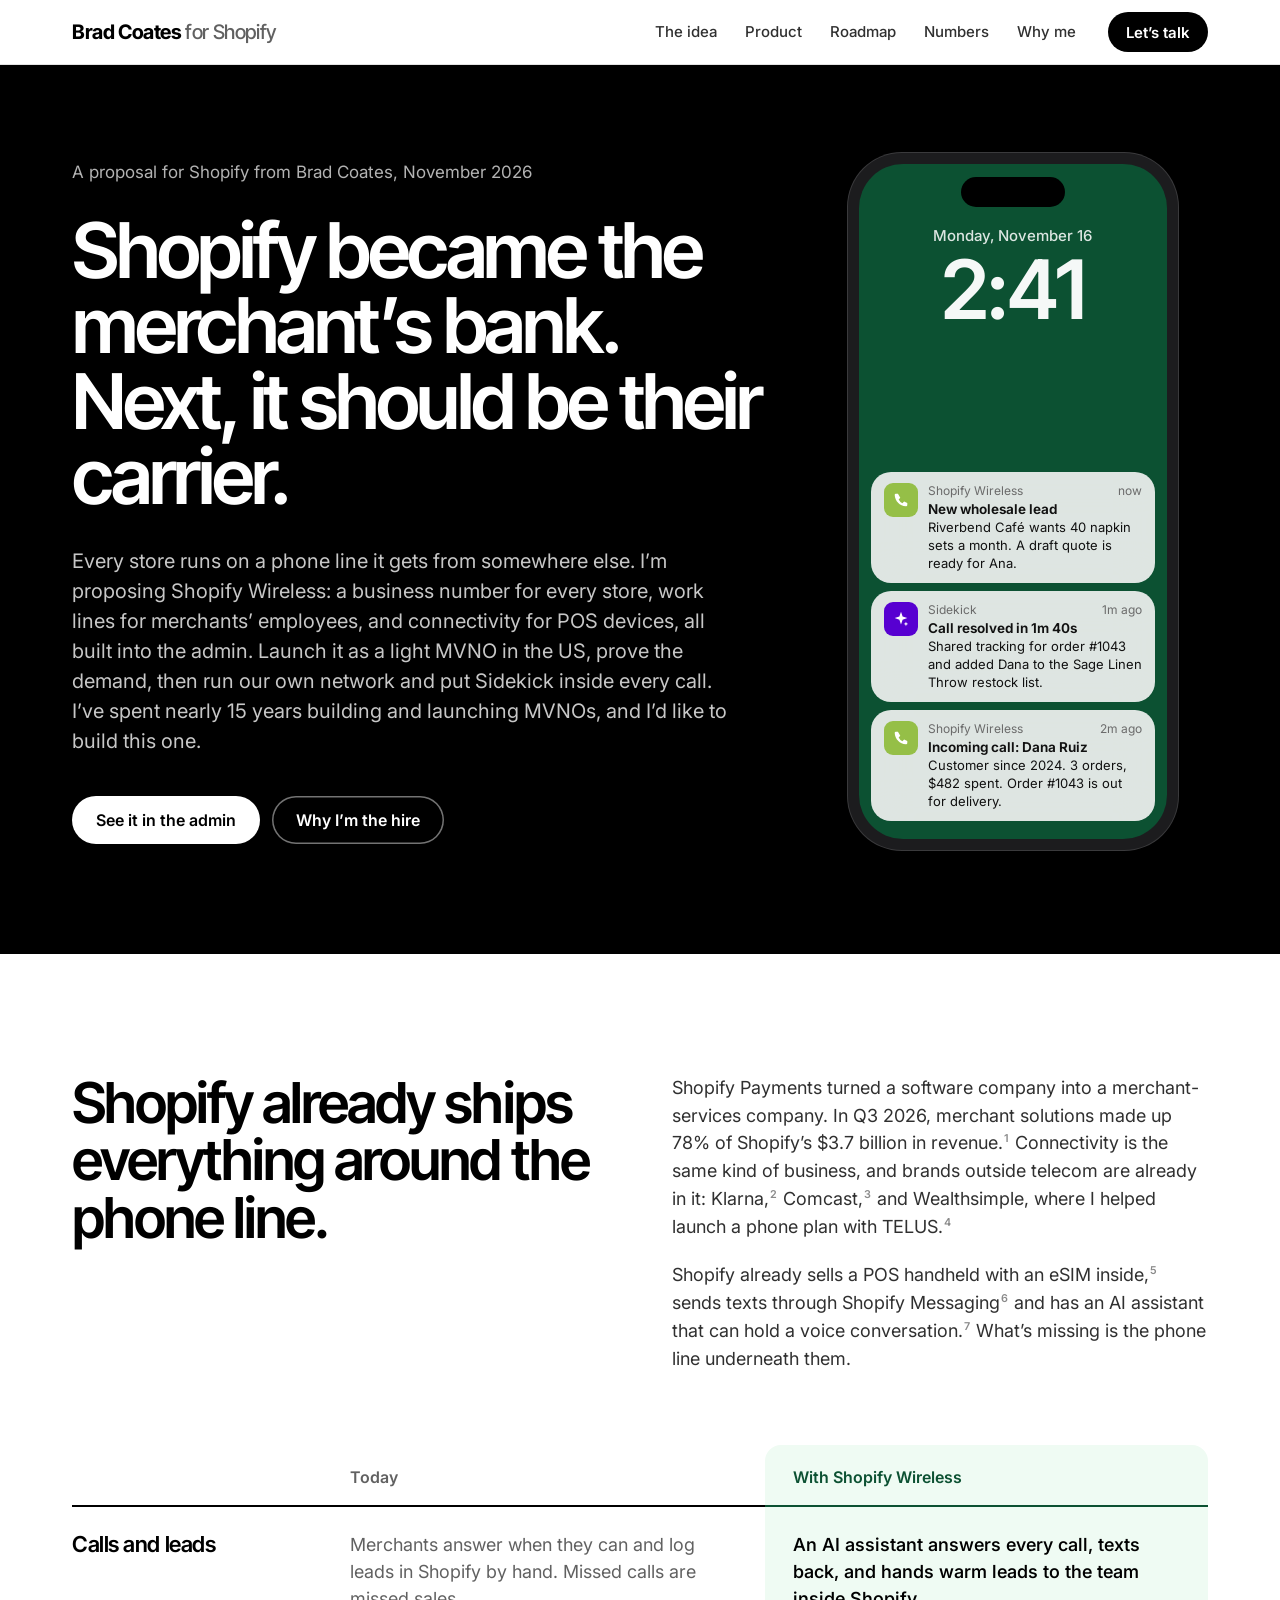
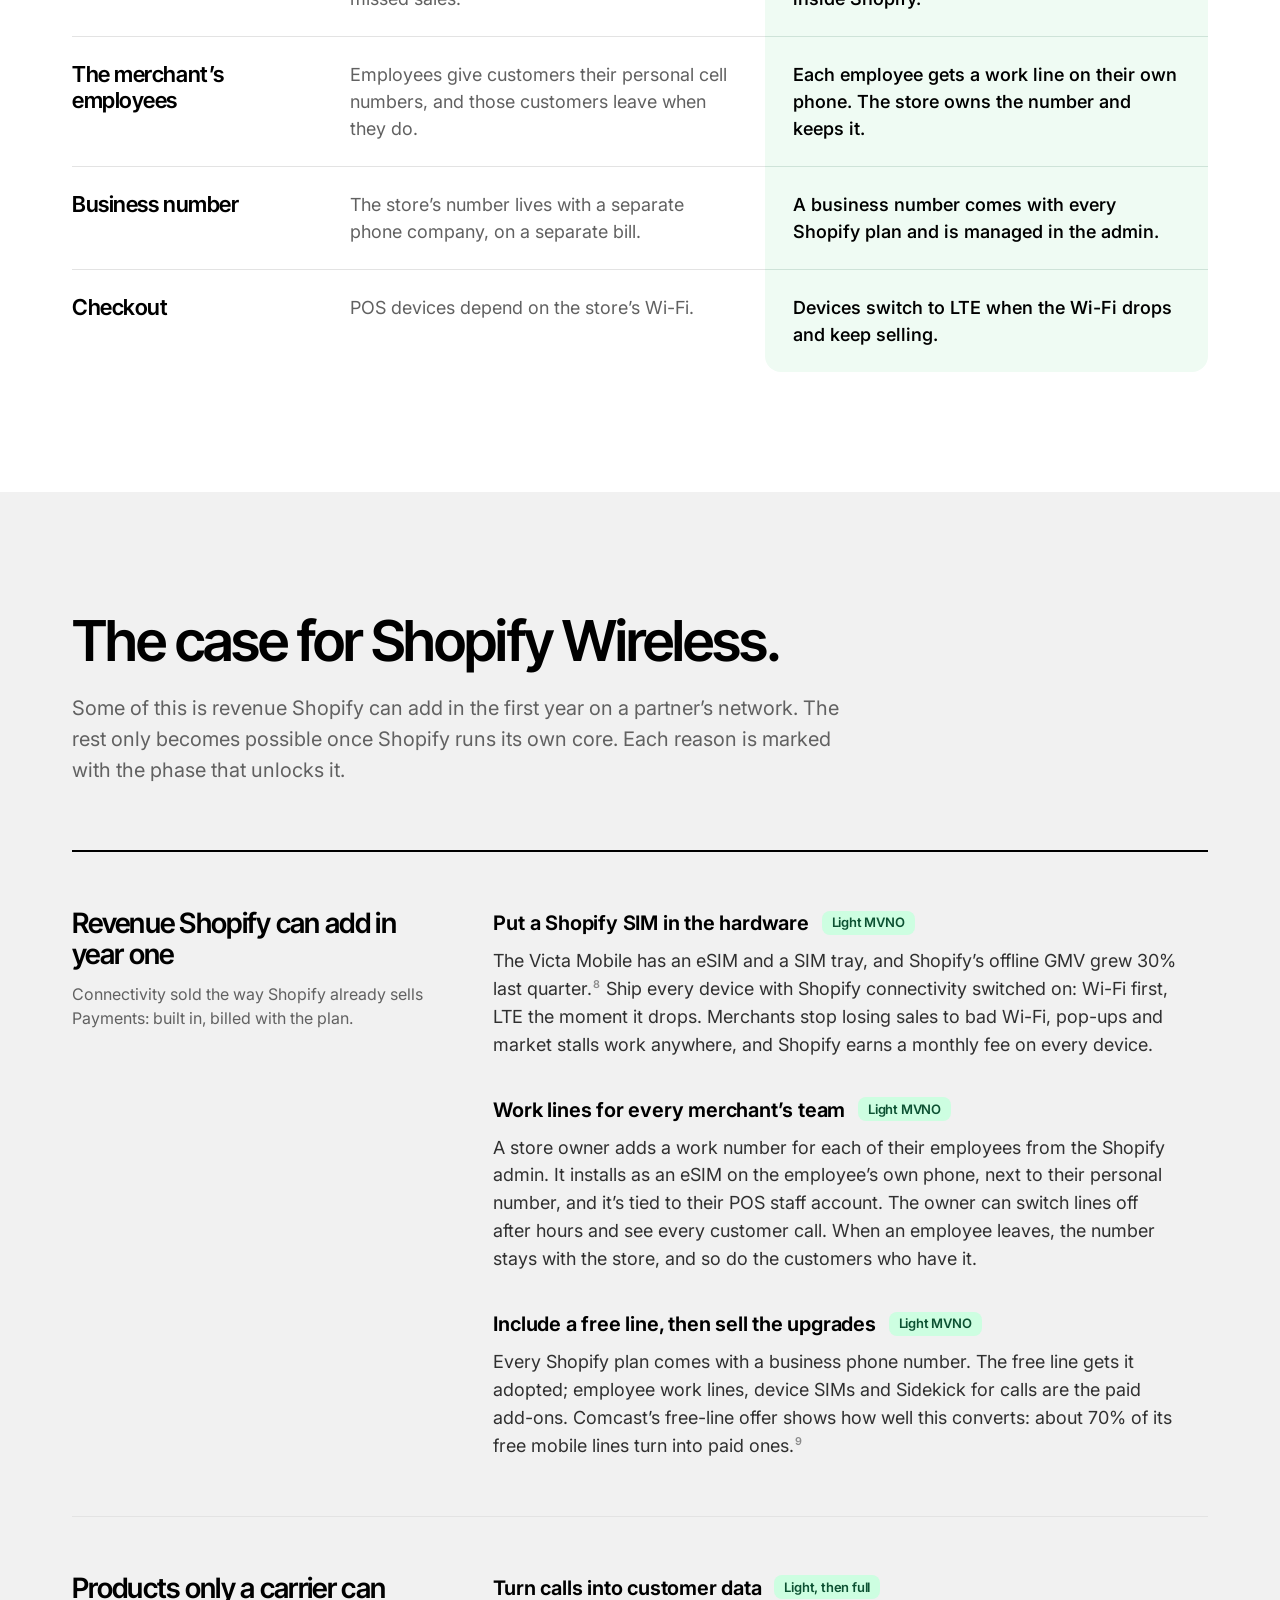
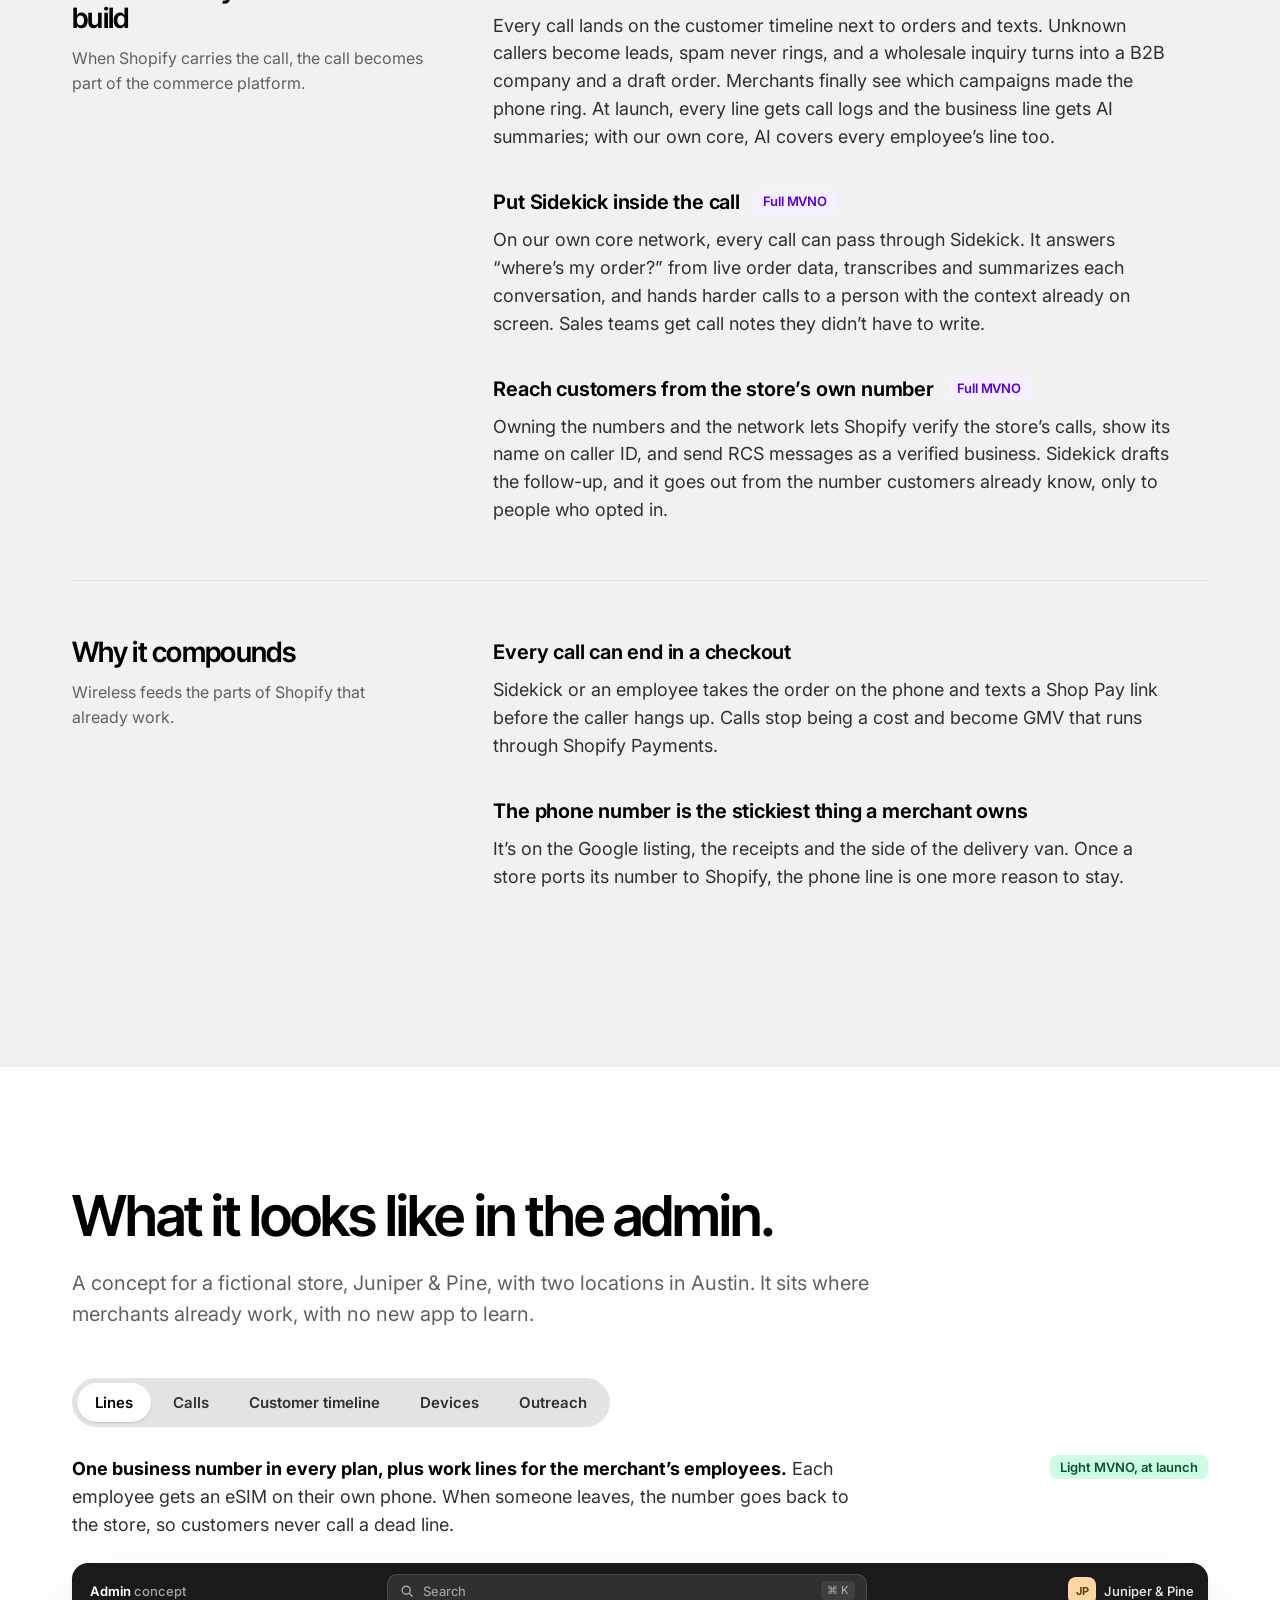
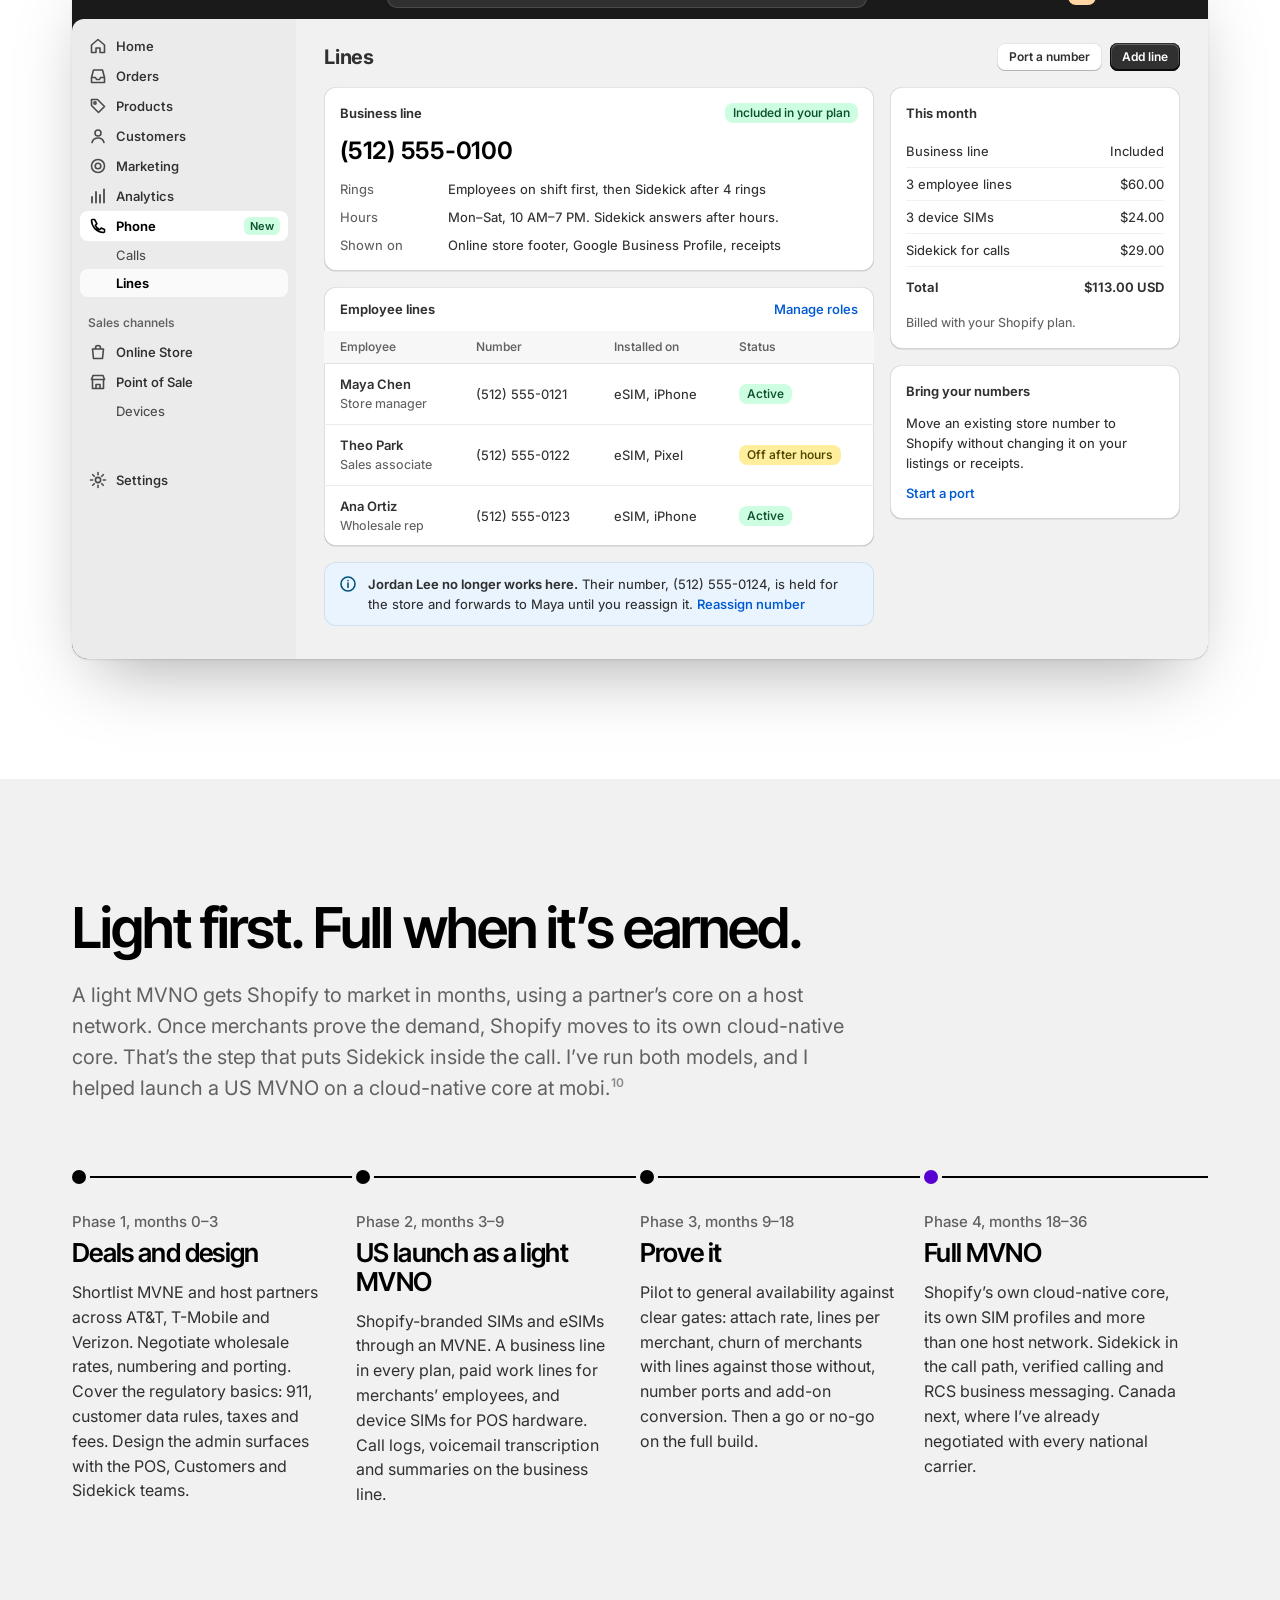
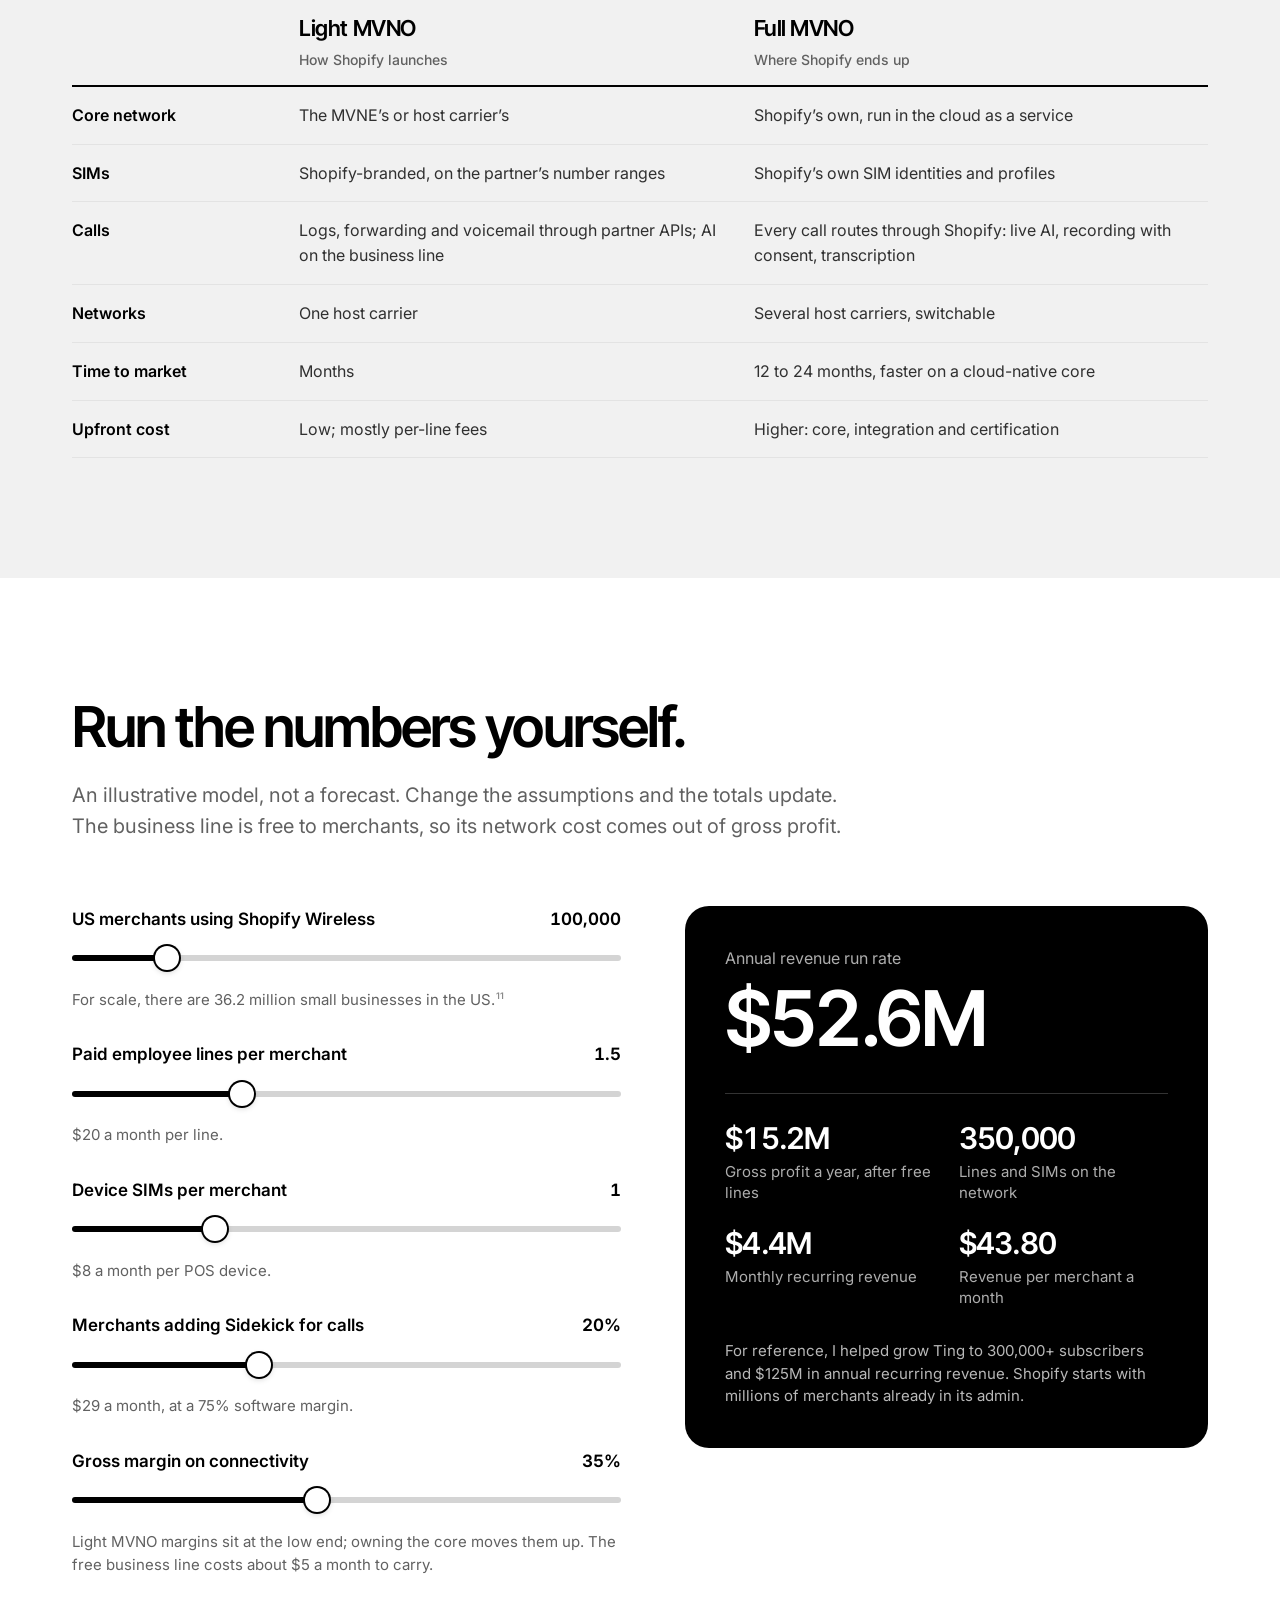
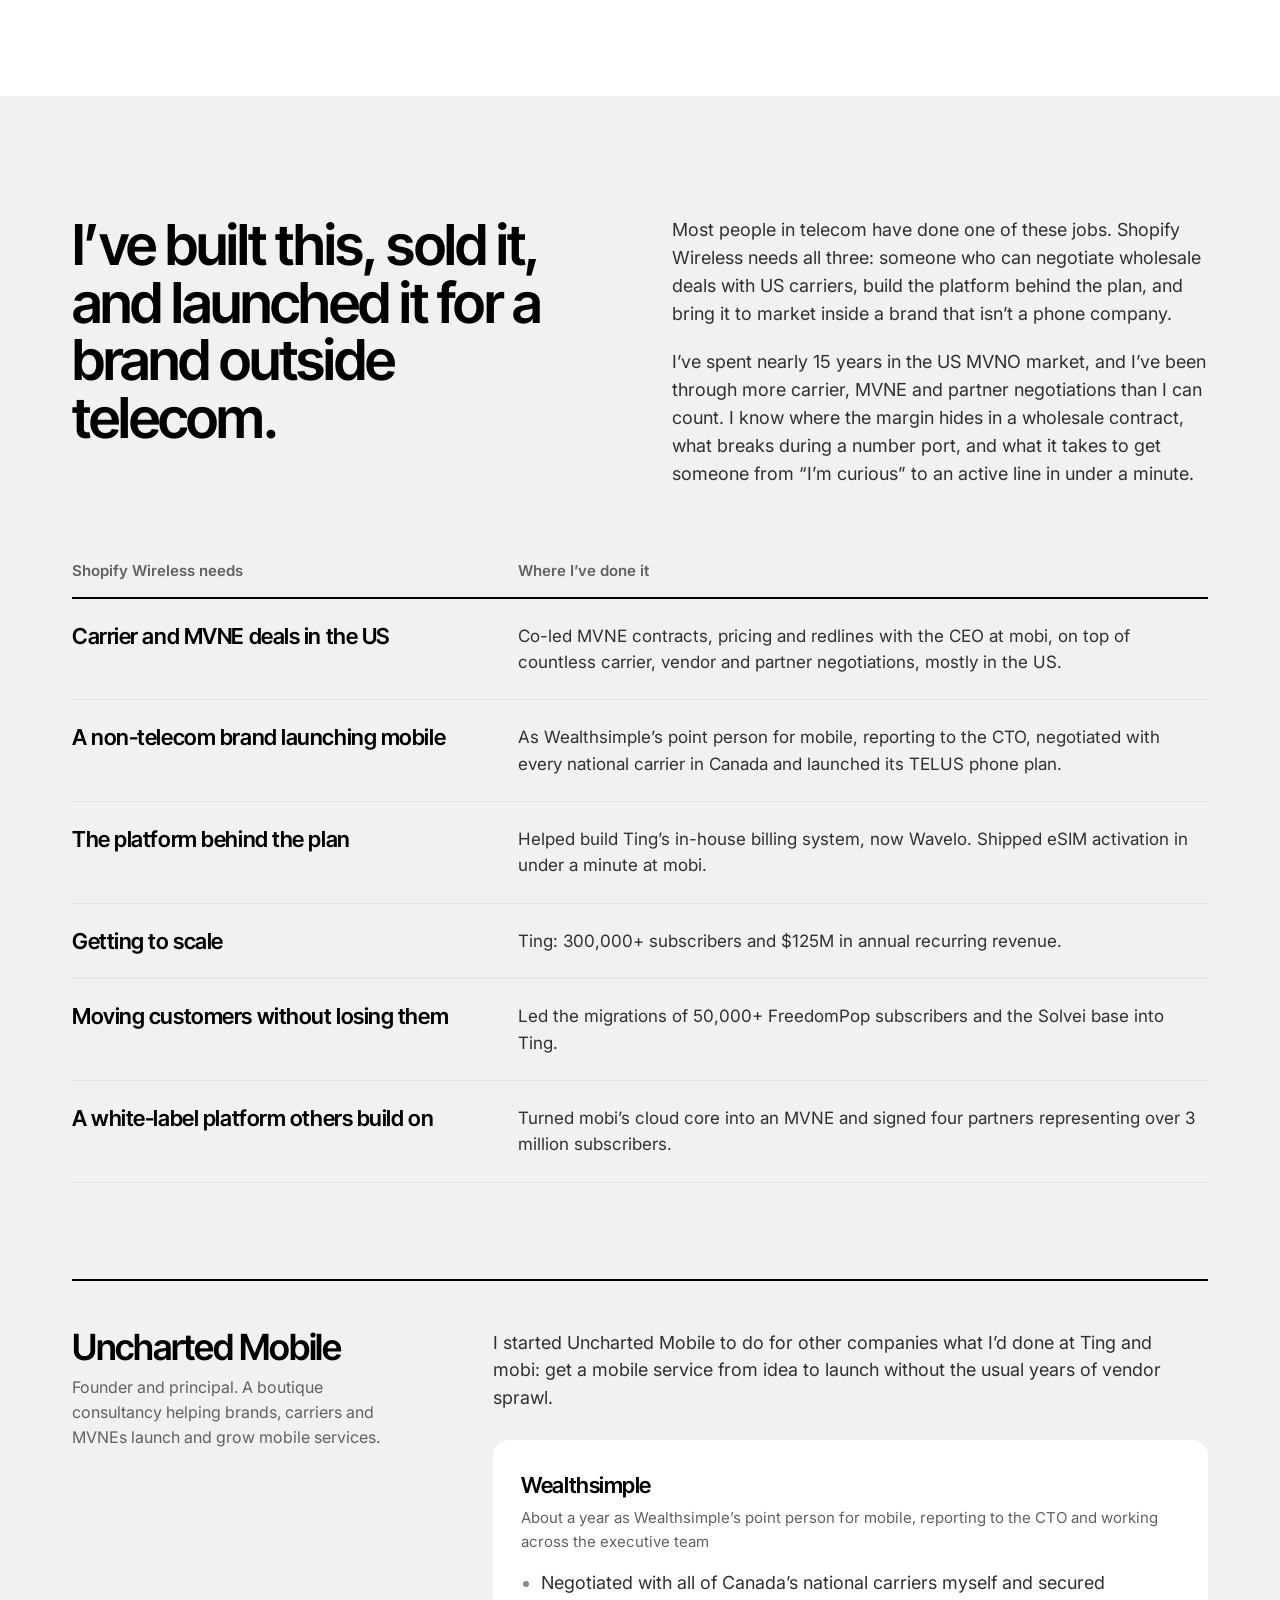
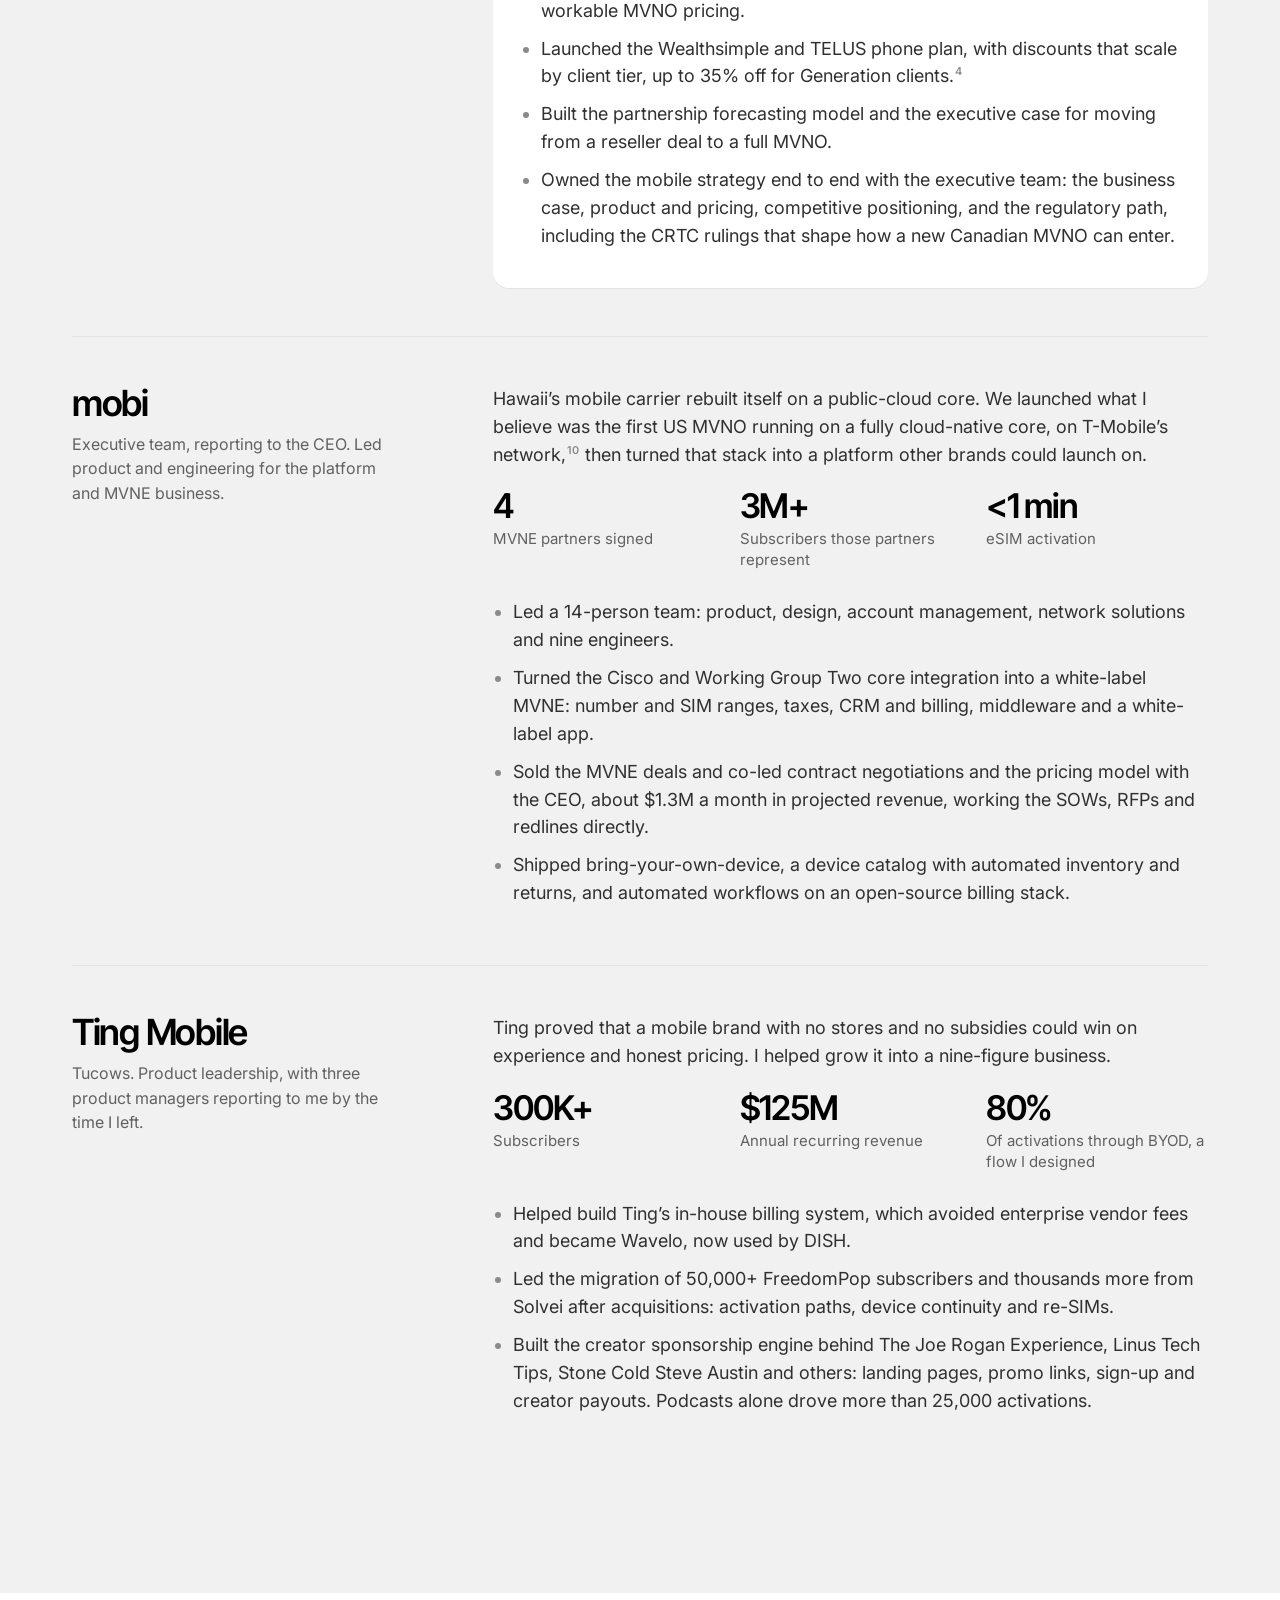
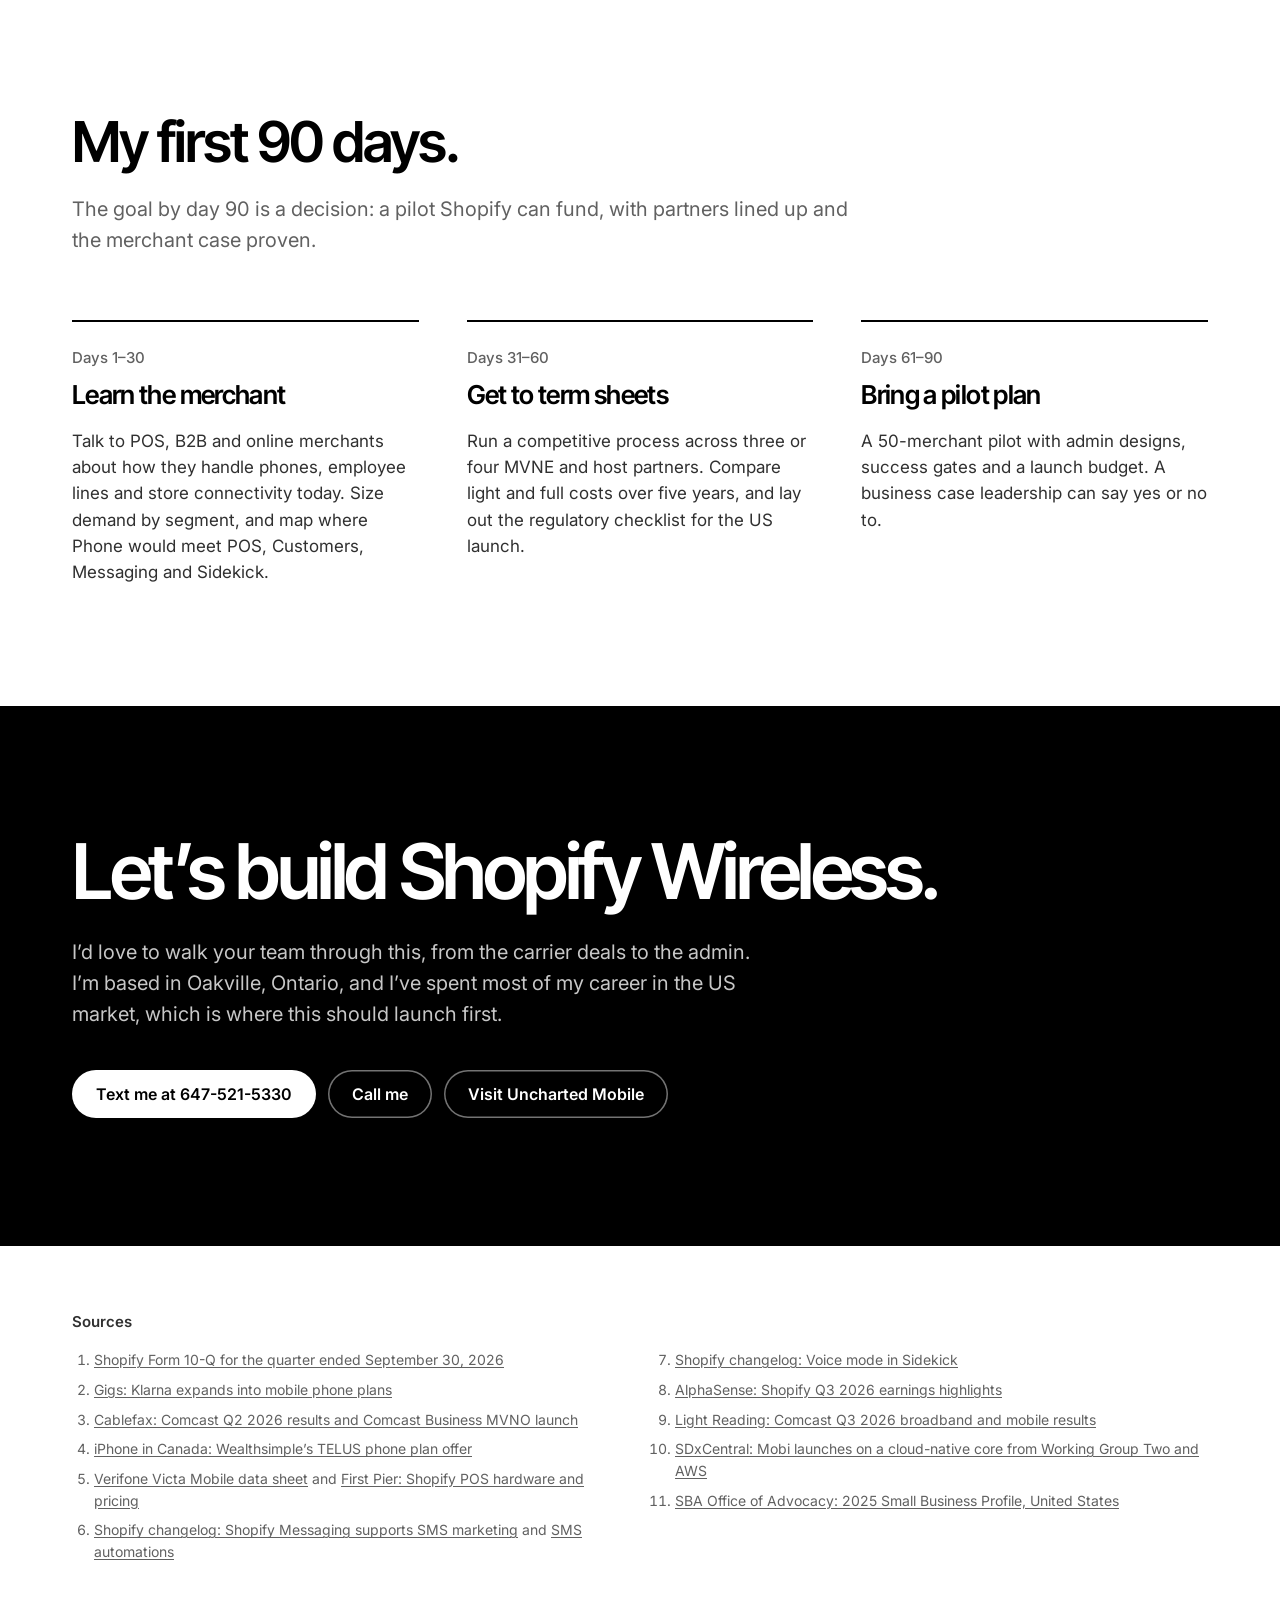
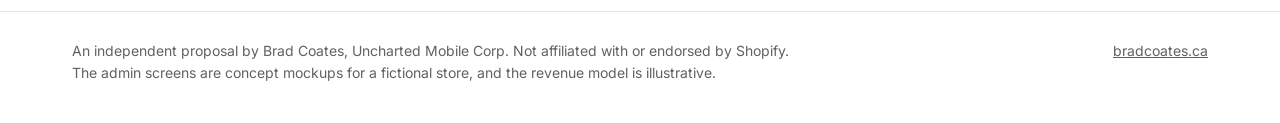
==== commit c260a315: "Clarify Wealthsimple role: point person reporting to the CTO Co-Authored-By: Claude Opus 5.5 <norepl" ====
--- a/shopify/index.html
+++ b/shopify/index.html
@@ -1059,7 +1059,7 @@
       <thead><tr><th scope="col">Shopify Wireless needs</th><th scope="col">Where I’ve done it</th></tr></thead>
       <tbody>
         <tr><th scope="row">Carrier and MVNE deals in the US</th><td data-label="Where I’ve done it">Co-led MVNE contracts, pricing and redlines with the CEO at mobi, on top of countless carrier, vendor and partner negotiations, mostly in the US.</td></tr>
-        <tr><th scope="row">A non-telecom brand launching mobile</th><td data-label="Where I’ve done it">Negotiated with every national carrier in Canada for Wealthsimple and launched its TELUS phone plan.</td></tr>
+        <tr><th scope="row">A non-telecom brand launching mobile</th><td data-label="Where I’ve done it">As Wealthsimple’s point person for mobile, reporting to the CTO, negotiated with every national carrier in Canada and launched its TELUS phone plan.</td></tr>
         <tr><th scope="row">The platform behind the plan</th><td data-label="Where I’ve done it">Helped build Ting’s in-house billing system, now Wavelo. Shipped eSIM activation in under a minute at mobi.</td></tr>
         <tr><th scope="row">Getting to scale</th><td data-label="Where I’ve done it">Ting: 300,000+ subscribers and $125M in annual recurring revenue.</td></tr>
         <tr><th scope="row">Moving customers without losing them</th><td data-label="Where I’ve done it">Led the migrations of 50,000+ FreedomPop subscribers and the Solvei base into Ting.</td></tr>
@@ -1077,12 +1077,12 @@
           <p>I started Uncharted Mobile to do for other companies what I’d done at Ting and mobi: get a mobile service from idea to launch without the usual years of vendor sprawl.</p>
           <div class="engagement">
             <h4>Wealthsimple</h4>
-            <p class="eng-meta">About a year leading its mobile strategy, from first carrier call to a live phone plan</p>
+            <p class="eng-meta">About a year as Wealthsimple’s point person for mobile, reporting to the CTO and working across the executive team</p>
             <ul>
               <li>Negotiated with all of Canada’s national carriers myself and secured workable MVNO pricing.</li>
               <li>Launched the Wealthsimple and TELUS phone plan, with discounts that scale by client tier, up to 35% off for Generation clients.<sup><a href="#s4">4</a></sup></li>
               <li>Built the partnership forecasting model and the executive case for moving from a reseller deal to a full MVNO.</li>
-              <li>Wrote the competitive and regulatory analysis for the CPO, including the CRTC rulings that shape how a new Canadian MVNO can enter.</li>
+              <li>Owned the mobile strategy end to end with the executive team: the business case, product and pricing, competitive positioning, and the regulatory path, including the CRTC rulings that shape how a new Canadian MVNO can enter.</li>
             </ul>
           </div>
         </div>
